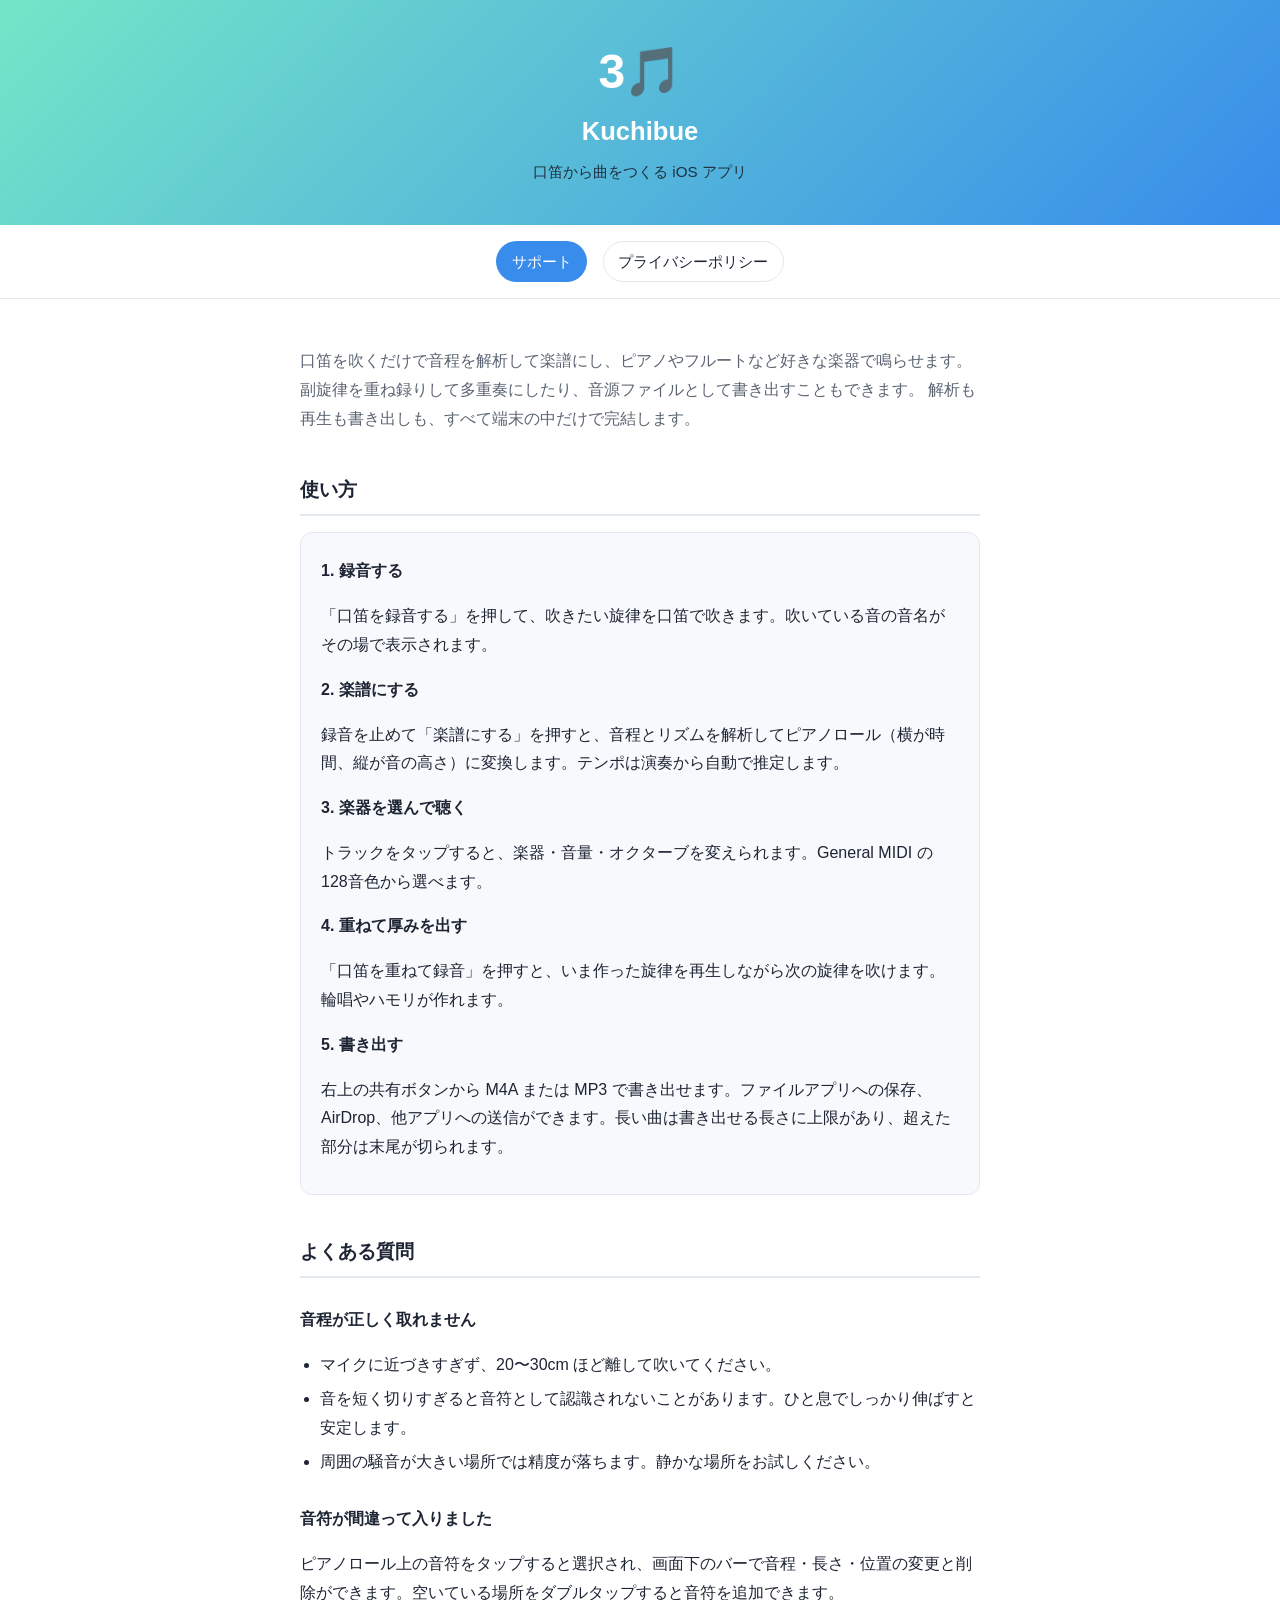
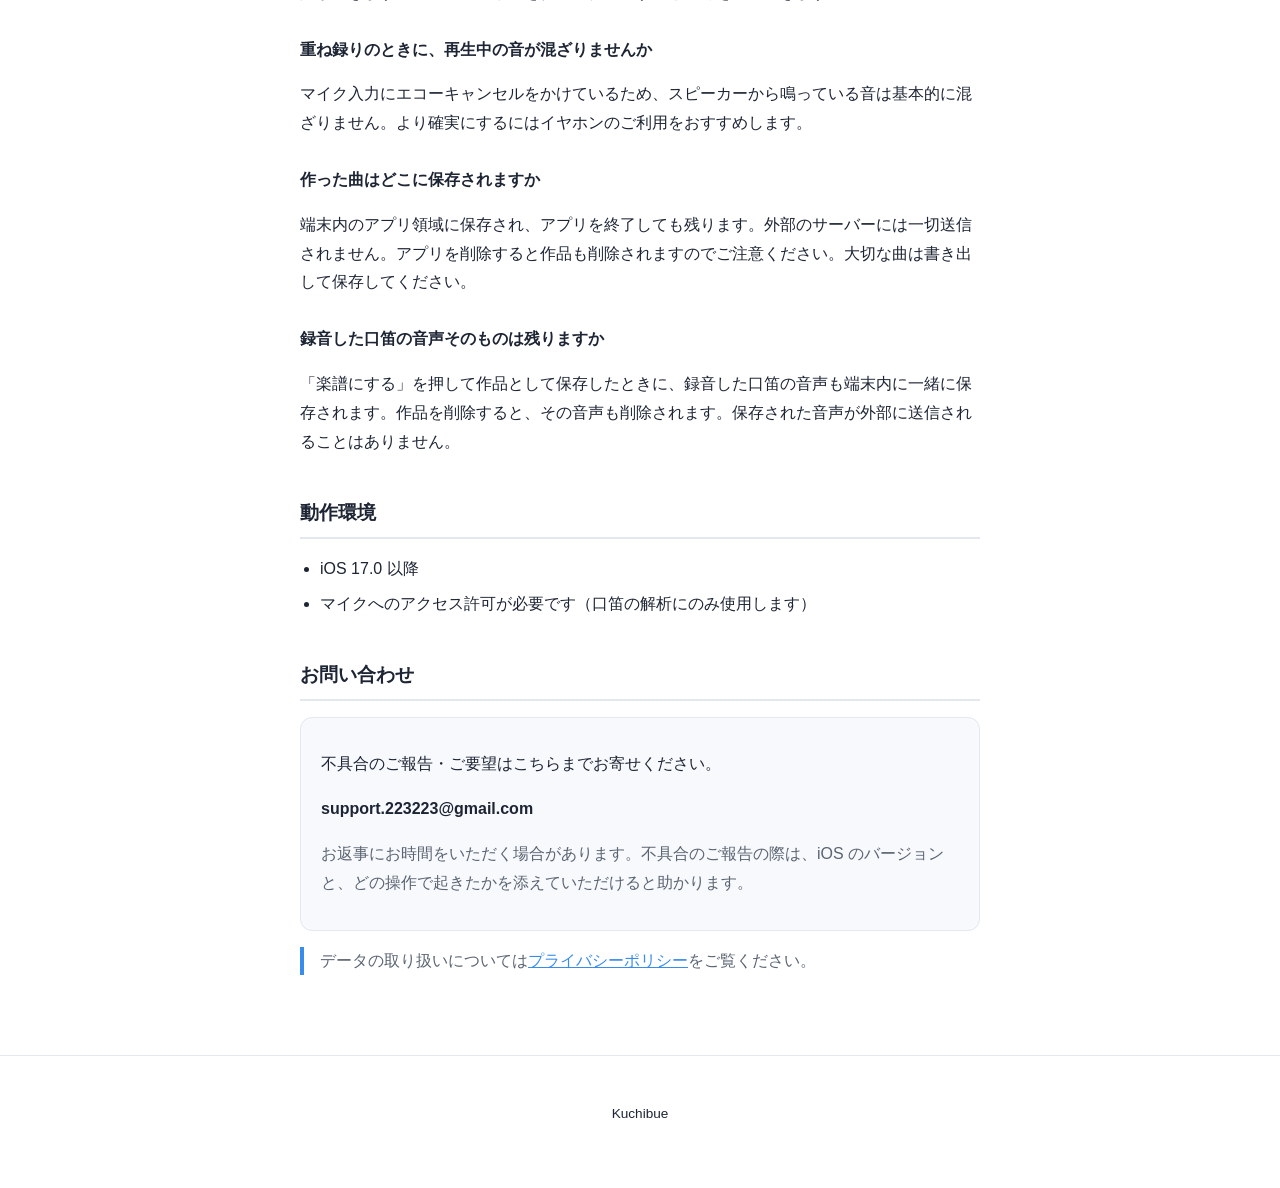
==== index.html @ 17d340cf "口笛の生音を保存する仕様変更を反映 アプリが録音した口笛の音声も端末内に保存するようになったため、 FAQ とプライバシーポリシーの記述を実態に合わせる。書き出しの長さ上限も追記。" ====
<!DOCTYPE html>
<html lang="ja">
<head>
<meta charset="utf-8">
<meta name="viewport" content="width=device-width, initial-scale=1">
<title>Kuchibue — サポート</title>
<meta name="description" content="口笛で作曲する iOS アプリ Kuchibue のサポートページ。使い方・よくある質問・お問い合わせ。">
<link rel="stylesheet" href="style.css">
</head>
<body>

<header>
  <div class="logo">3🎵</div>
  <h1>Kuchibue</h1>
  <p>口笛から曲をつくる iOS アプリ</p>
</header>

<nav>
  <a href="index.html" class="current">サポート</a>
  <a href="privacy.html">プライバシーポリシー</a>
</nav>

<main>

<p class="lead">
  口笛を吹くだけで音程を解析して楽譜にし、ピアノやフルートなど好きな楽器で鳴らせます。
  副旋律を重ね録りして多重奏にしたり、音源ファイルとして書き出すこともできます。
  解析も再生も書き出しも、すべて端末の中だけで完結します。
</p>

<h2>使い方</h2>

<div class="card">
  <h3>1. 録音する</h3>
  <p>「口笛を録音する」を押して、吹きたい旋律を口笛で吹きます。吹いている音の音名がその場で表示されます。</p>

  <h3>2. 楽譜にする</h3>
  <p>録音を止めて「楽譜にする」を押すと、音程とリズムを解析してピアノロール（横が時間、縦が音の高さ）に変換します。テンポは演奏から自動で推定します。</p>

  <h3>3. 楽器を選んで聴く</h3>
  <p>トラックをタップすると、楽器・音量・オクターブを変えられます。General MIDI の128音色から選べます。</p>

  <h3>4. 重ねて厚みを出す</h3>
  <p>「口笛を重ねて録音」を押すと、いま作った旋律を再生しながら次の旋律を吹けます。輪唱やハモリが作れます。</p>

  <h3>5. 書き出す</h3>
  <p>右上の共有ボタンから M4A または MP3 で書き出せます。ファイルアプリへの保存、AirDrop、他アプリへの送信ができます。長い曲は書き出せる長さに上限があり、超えた部分は末尾が切られます。</p>
</div>

<h2>よくある質問</h2>

<h3>音程が正しく取れません</h3>
<ul>
  <li>マイクに近づきすぎず、20〜30cm ほど離して吹いてください。</li>
  <li>音を短く切りすぎると音符として認識されないことがあります。ひと息でしっかり伸ばすと安定します。</li>
  <li>周囲の騒音が大きい場所では精度が落ちます。静かな場所をお試しください。</li>
</ul>

<h3>音符が間違って入りました</h3>
<p>ピアノロール上の音符をタップすると選択され、画面下のバーで音程・長さ・位置の変更と削除ができます。空いている場所をダブルタップすると音符を追加できます。</p>

<h3>重ね録りのときに、再生中の音が混ざりませんか</h3>
<p>マイク入力にエコーキャンセルをかけているため、スピーカーから鳴っている音は基本的に混ざりません。より確実にするにはイヤホンのご利用をおすすめします。</p>

<h3>作った曲はどこに保存されますか</h3>
<p>端末内のアプリ領域に保存され、アプリを終了しても残ります。外部のサーバーには一切送信されません。アプリを削除すると作品も削除されますのでご注意ください。大切な曲は書き出して保存してください。</p>

<h3>録音した口笛の音声そのものは残りますか</h3>
<p>「楽譜にする」を押して作品として保存したときに、録音した口笛の音声も端末内に一緒に保存されます。作品を削除すると、その音声も削除されます。保存された音声が外部に送信されることはありません。</p>

<h2>動作環境</h2>
<ul>
  <li>iOS 17.0 以降</li>
  <li>マイクへのアクセス許可が必要です（口笛の解析にのみ使用します）</li>
</ul>

<h2>お問い合わせ</h2>
<div class="card">
  <p>不具合のご報告・ご要望はこちらまでお寄せください。</p>
  <p><strong>support.223223@gmail.com</strong></p>
  <p class="lead">お返事にお時間をいただく場合があります。不具合のご報告の際は、iOS のバージョンと、どの操作で起きたかを添えていただけると助かります。</p>
</div>

<p class="note">
  データの取り扱いについては<a href="privacy.html">プライバシーポリシー</a>をご覧ください。
</p>

</main>

<footer>
  <p>Kuchibue</p>
</footer>

</body>
</html>
---- style.css ----
/* Kuchibue 公式サイト（サポート／プライバシーポリシー）
   外部リソースに依存しない。配色はアプリのアイコンに合わせる。 */

:root {
  --mint: #74e6c7;
  --blue: #388ceb;
  --ink: #1d2433;
  --muted: #5b6472;
  --line: #e3e8ef;
  --bg: #ffffff;
  --card: #f7f9fc;
}

@media (prefers-color-scheme: dark) {
  :root {
    --ink: #eef2f8;
    --muted: #a3adbb;
    --line: #2a3242;
    --bg: #151a23;
    --card: #1d2431;
  }
}

* { box-sizing: border-box; }

body {
  margin: 0;
  background: var(--bg);
  color: var(--ink);
  font-family: -apple-system, BlinkMacSystemFont, "Hiragino Sans", "Noto Sans JP", sans-serif;
  line-height: 1.8;
  -webkit-text-size-adjust: 100%;
}

header {
  background: linear-gradient(135deg, var(--mint), var(--blue));
  color: #fff;
  padding: 3rem 1.25rem 2.5rem;
  text-align: center;
}

header .logo {
  font-size: 3rem;
  font-weight: 700;
  letter-spacing: -0.04em;
  line-height: 1;
}

header h1 { margin: 0.75rem 0 0.25rem; font-size: 1.6rem; }
header p { margin: 0; opacity: 0.92; font-size: 0.95rem; }

main {
  max-width: 720px;
  margin: 0 auto;
  padding: 2rem 1.25rem 4rem;
}

h2 {
  font-size: 1.2rem;
  margin: 2.5rem 0 0.75rem;
  padding-bottom: 0.4rem;
  border-bottom: 2px solid var(--line);
}

h3 { font-size: 1rem; margin: 1.75rem 0 0.4rem; }

p, li { color: var(--ink); }
ul { padding-left: 1.25rem; }
li { margin: 0.35rem 0; }

.lead { color: var(--muted); }

.card {
  background: var(--card);
  border: 1px solid var(--line);
  border-radius: 12px;
  padding: 1rem 1.25rem;
  margin: 1rem 0;
}

.card h3 { margin-top: 0.5rem; }

.note {
  border-left: 4px solid var(--blue);
  padding-left: 1rem;
  color: var(--muted);
}

a { color: var(--blue); }

nav {
  display: flex;
  gap: 1rem;
  justify-content: center;
  flex-wrap: wrap;
  padding: 1rem;
  border-bottom: 1px solid var(--line);
}

nav a {
  text-decoration: none;
  font-size: 0.95rem;
  padding: 0.35rem 0.9rem;
  border-radius: 999px;
  border: 1px solid var(--line);
  color: var(--ink);
}

nav a.current { background: var(--blue); color: #fff; border-color: transparent; }

footer {
  border-top: 1px solid var(--line);
  padding: 2rem 1.25rem 3rem;
  text-align: center;
  color: var(--muted);
  font-size: 0.85rem;
}

table { border-collapse: collapse; width: 100%; margin: 1rem 0; font-size: 0.95rem; }
th, td { border: 1px solid var(--line); padding: 0.6rem 0.75rem; text-align: left; vertical-align: top; }
th { background: var(--card); white-space: nowrap; }

@media (max-width: 480px) {
  header { padding: 2.25rem 1rem 2rem; }
  header .logo { font-size: 2.4rem; }
  table, th, td { font-size: 0.9rem; }
}
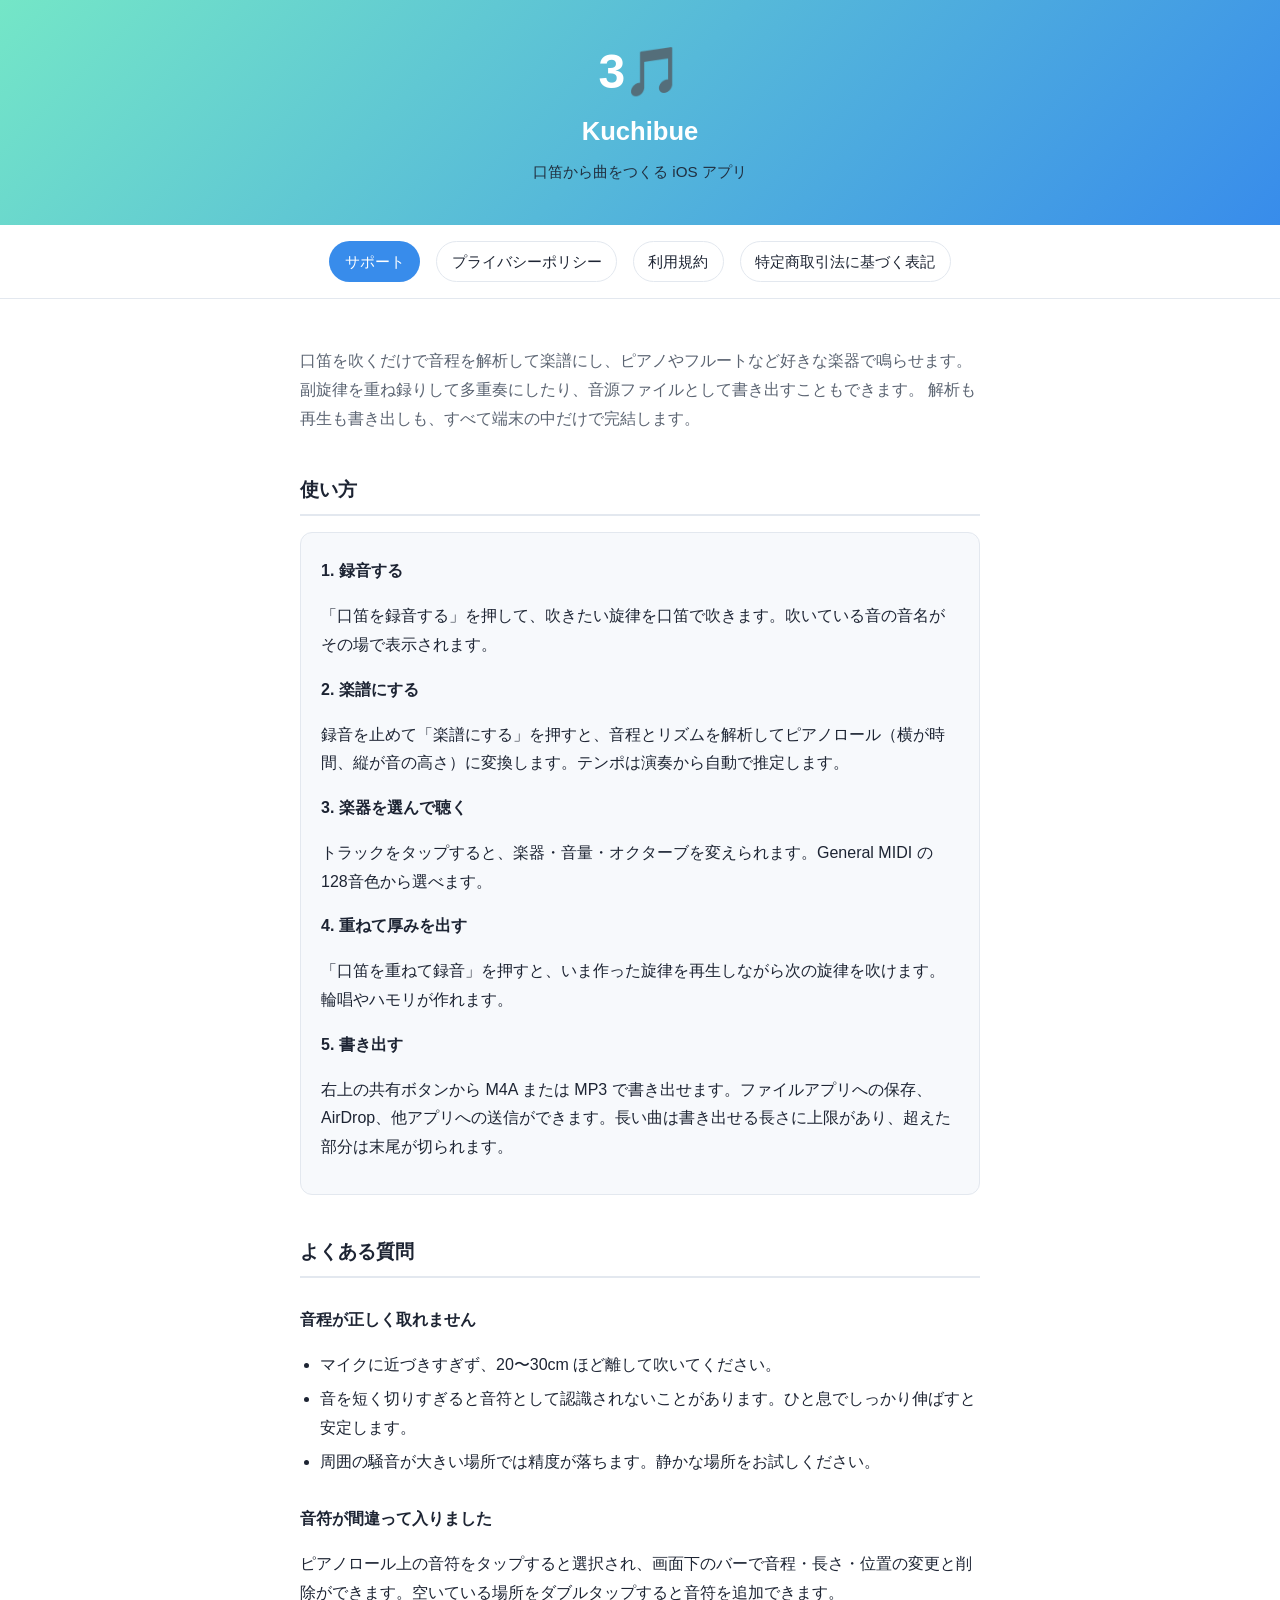
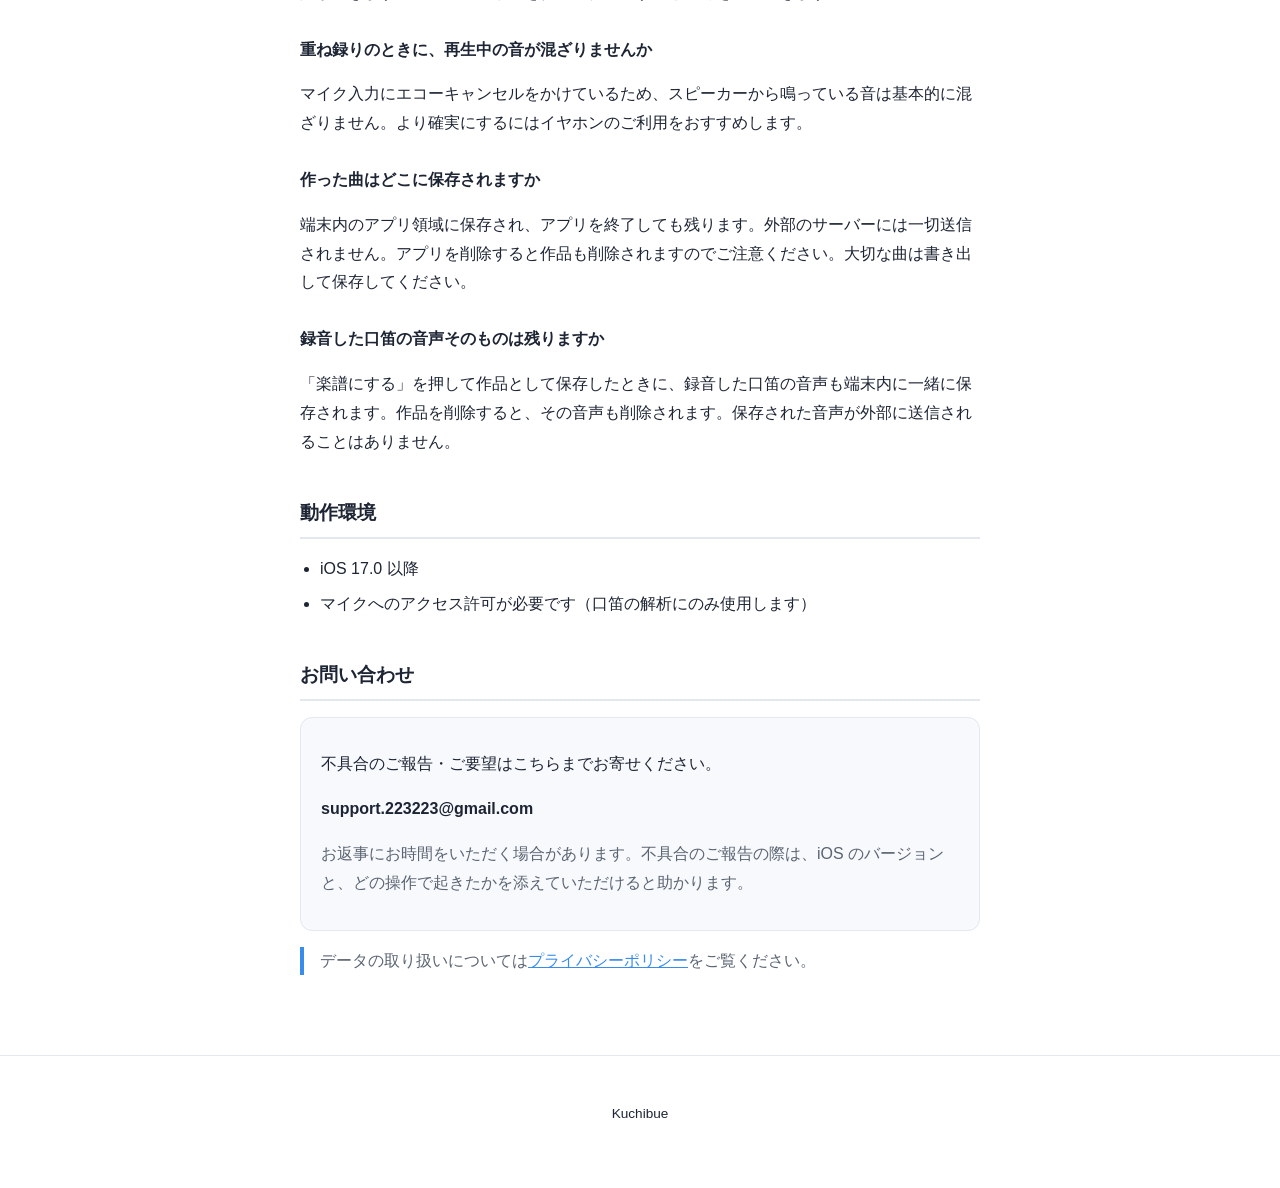
==== commit 9791ff41: "特定商取引法に基づく表記と利用規約を追加した App内課金(Kuchibue Pro)を出すにあたり、日本では iTunes K.K. が代理人で 売主が開発者本人になるため、特商法11条の広告表示義" ====
--- a/index.html
+++ b/index.html
@@ -18,6 +18,8 @@
 <nav>
   <a href="index.html" class="current">サポート</a>
   <a href="privacy.html">プライバシーポリシー</a>
+  <a href="terms.html">利用規約</a>
+  <a href="tokushoho.html">特定商取引法に基づく表記</a>
 </nav>
 
 <main>
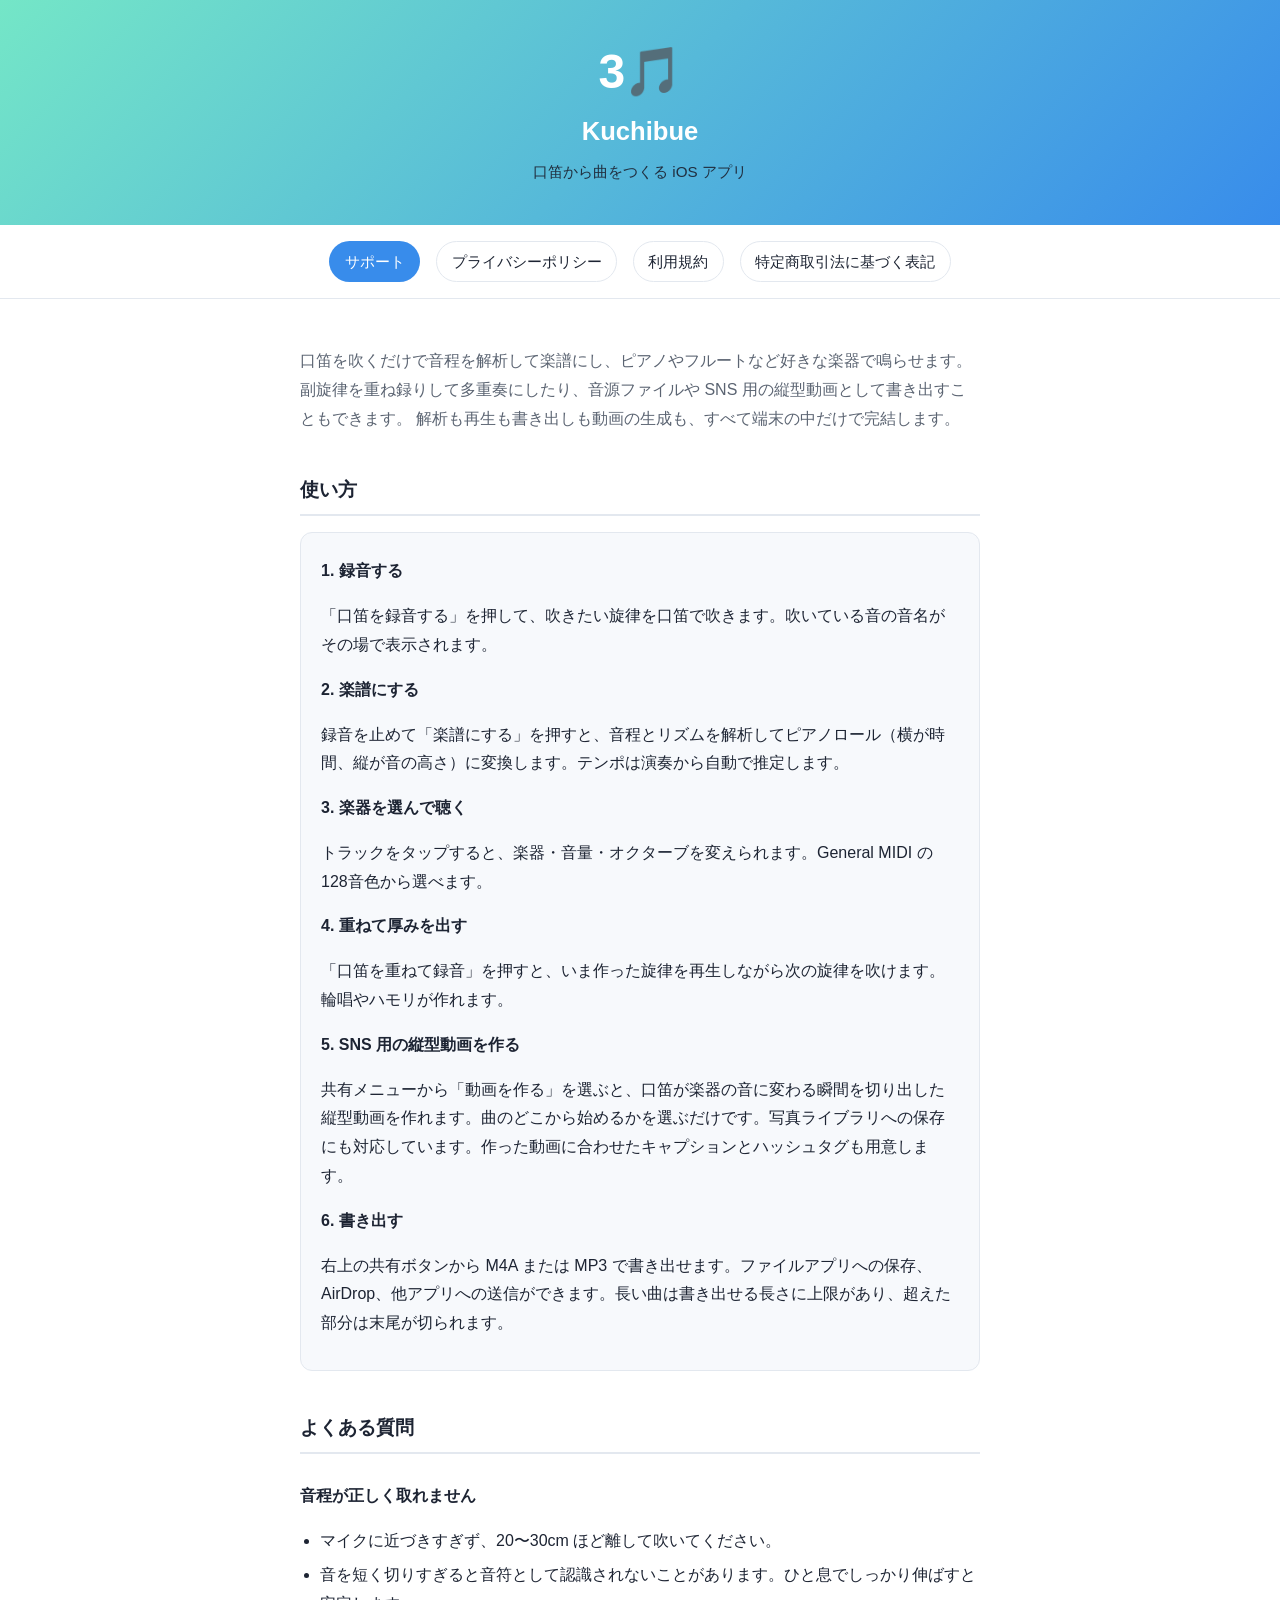
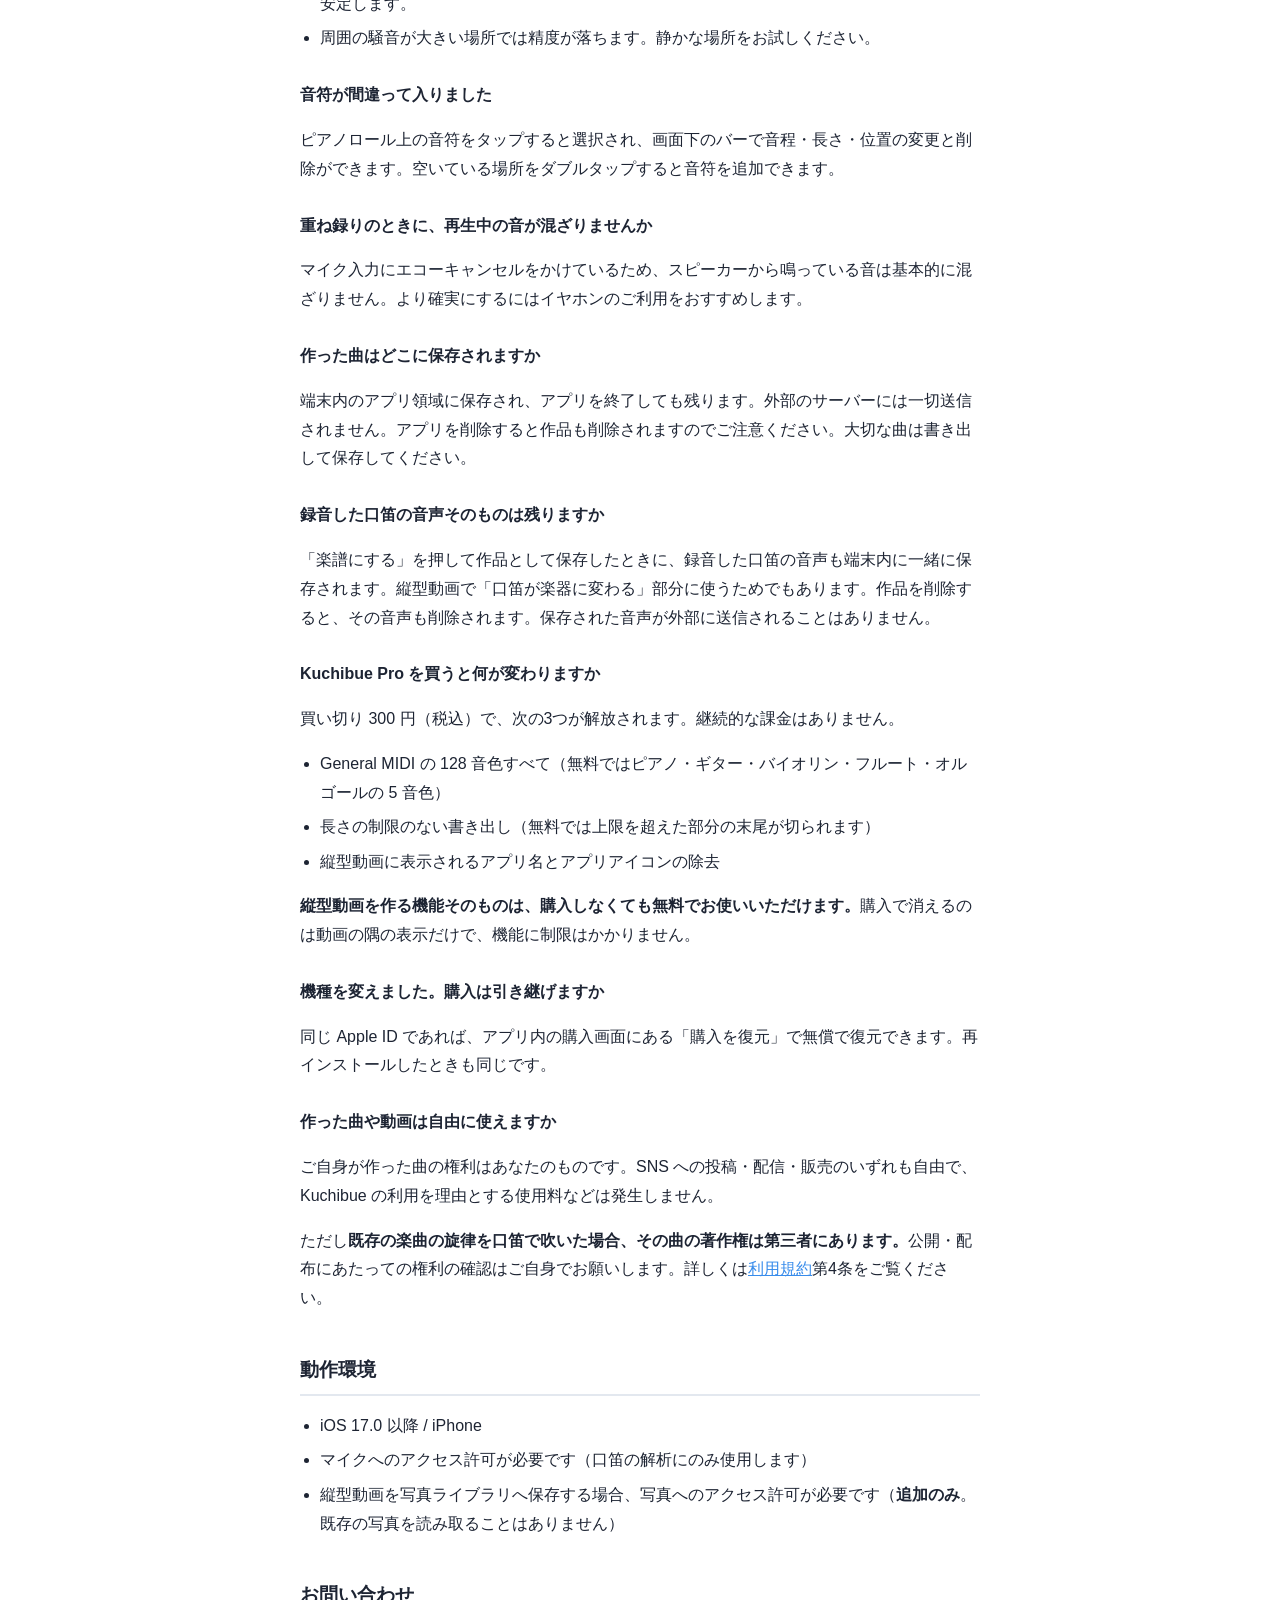
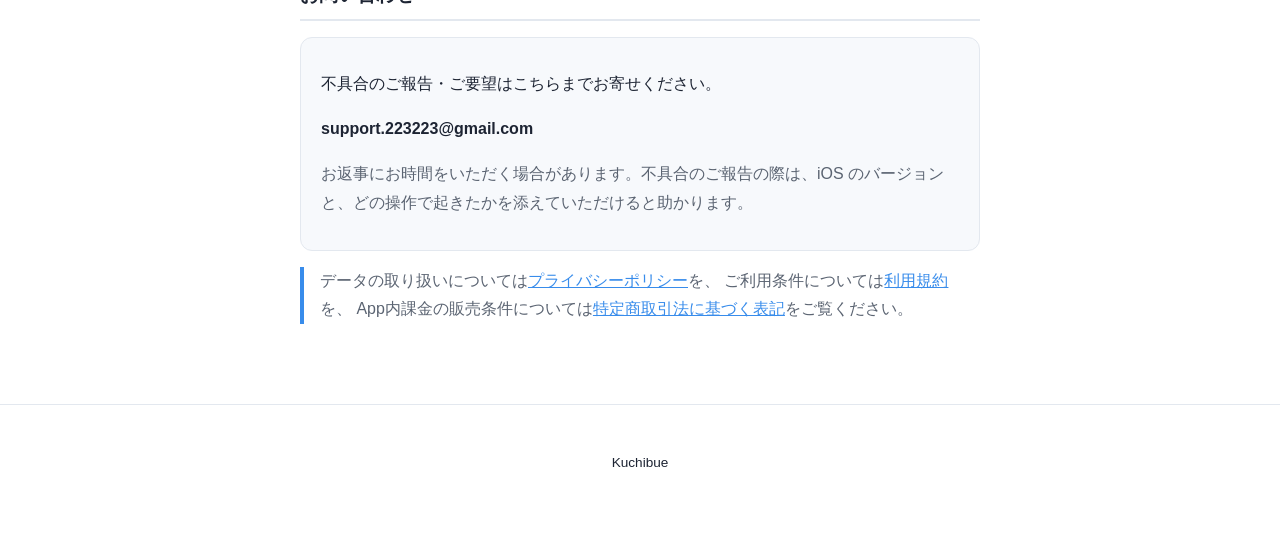
==== commit c35f13fa: "R16/R17/R19 の実装に合わせてサポートとポリシーを直した 「本アプリはネットワーク通信を行いません」が StoreKit と食い違っていたので、 録音音声・曲・動画を送信しないことと、通信が" ====
--- a/index.html
+++ b/index.html
@@ -26,8 +26,8 @@
 
 <p class="lead">
   口笛を吹くだけで音程を解析して楽譜にし、ピアノやフルートなど好きな楽器で鳴らせます。
-  副旋律を重ね録りして多重奏にしたり、音源ファイルとして書き出すこともできます。
-  解析も再生も書き出しも、すべて端末の中だけで完結します。
+  副旋律を重ね録りして多重奏にしたり、音源ファイルや SNS 用の縦型動画として書き出すこともできます。
+  解析も再生も書き出しも動画の生成も、すべて端末の中だけで完結します。
 </p>
 
 <h2>使い方</h2>
@@ -45,7 +45,10 @@
   <h3>4. 重ねて厚みを出す</h3>
   <p>「口笛を重ねて録音」を押すと、いま作った旋律を再生しながら次の旋律を吹けます。輪唱やハモリが作れます。</p>
 
-  <h3>5. 書き出す</h3>
+  <h3>5. SNS 用の縦型動画を作る</h3>
+  <p>共有メニューから「動画を作る」を選ぶと、口笛が楽器の音に変わる瞬間を切り出した縦型動画を作れます。曲のどこから始めるかを選ぶだけです。写真ライブラリへの保存にも対応しています。作った動画に合わせたキャプションとハッシュタグも用意します。</p>
+
+  <h3>6. 書き出す</h3>
   <p>右上の共有ボタンから M4A または MP3 で書き出せます。ファイルアプリへの保存、AirDrop、他アプリへの送信ができます。長い曲は書き出せる長さに上限があり、超えた部分は末尾が切られます。</p>
 </div>
 
@@ -68,12 +71,29 @@
 <p>端末内のアプリ領域に保存され、アプリを終了しても残ります。外部のサーバーには一切送信されません。アプリを削除すると作品も削除されますのでご注意ください。大切な曲は書き出して保存してください。</p>
 
 <h3>録音した口笛の音声そのものは残りますか</h3>
-<p>「楽譜にする」を押して作品として保存したときに、録音した口笛の音声も端末内に一緒に保存されます。作品を削除すると、その音声も削除されます。保存された音声が外部に送信されることはありません。</p>
+<p>「楽譜にする」を押して作品として保存したときに、録音した口笛の音声も端末内に一緒に保存されます。縦型動画で「口笛が楽器に変わる」部分に使うためでもあります。作品を削除すると、その音声も削除されます。保存された音声が外部に送信されることはありません。</p>
+
+<h3>Kuchibue Pro を買うと何が変わりますか</h3>
+<p>買い切り 300 円（税込）で、次の3つが解放されます。継続的な課金はありません。</p>
+<ul>
+  <li>General MIDI の 128 音色すべて（無料ではピアノ・ギター・バイオリン・フルート・オルゴールの 5 音色）</li>
+  <li>長さの制限のない書き出し（無料では上限を超えた部分の末尾が切られます）</li>
+  <li>縦型動画に表示されるアプリ名とアプリアイコンの除去</li>
+</ul>
+<p><strong>縦型動画を作る機能そのものは、購入しなくても無料でお使いいただけます。</strong>購入で消えるのは動画の隅の表示だけで、機能に制限はかかりません。</p>
+
+<h3>機種を変えました。購入は引き継げますか</h3>
+<p>同じ Apple ID であれば、アプリ内の購入画面にある「購入を復元」で無償で復元できます。再インストールしたときも同じです。</p>
+
+<h3>作った曲や動画は自由に使えますか</h3>
+<p>ご自身が作った曲の権利はあなたのものです。SNS への投稿・配信・販売のいずれも自由で、Kuchibue の利用を理由とする使用料などは発生しません。</p>
+<p>ただし<strong>既存の楽曲の旋律を口笛で吹いた場合、その曲の著作権は第三者にあります。</strong>公開・配布にあたっての権利の確認はご自身でお願いします。詳しくは<a href="terms.html">利用規約</a>第4条をご覧ください。</p>
 
 <h2>動作環境</h2>
 <ul>
-  <li>iOS 17.0 以降</li>
+  <li>iOS 17.0 以降 / iPhone</li>
   <li>マイクへのアクセス許可が必要です（口笛の解析にのみ使用します）</li>
+  <li>縦型動画を写真ライブラリへ保存する場合、写真へのアクセス許可が必要です（<strong>追加のみ</strong>。既存の写真を読み取ることはありません）</li>
 </ul>
 
 <h2>お問い合わせ</h2>
@@ -84,7 +104,9 @@
 </div>
 
 <p class="note">
-  データの取り扱いについては<a href="privacy.html">プライバシーポリシー</a>をご覧ください。
+  データの取り扱いについては<a href="privacy.html">プライバシーポリシー</a>を、
+  ご利用条件については<a href="terms.html">利用規約</a>を、
+  App内課金の販売条件については<a href="tokushoho.html">特定商取引法に基づく表記</a>をご覧ください。
 </p>
 
 </main>
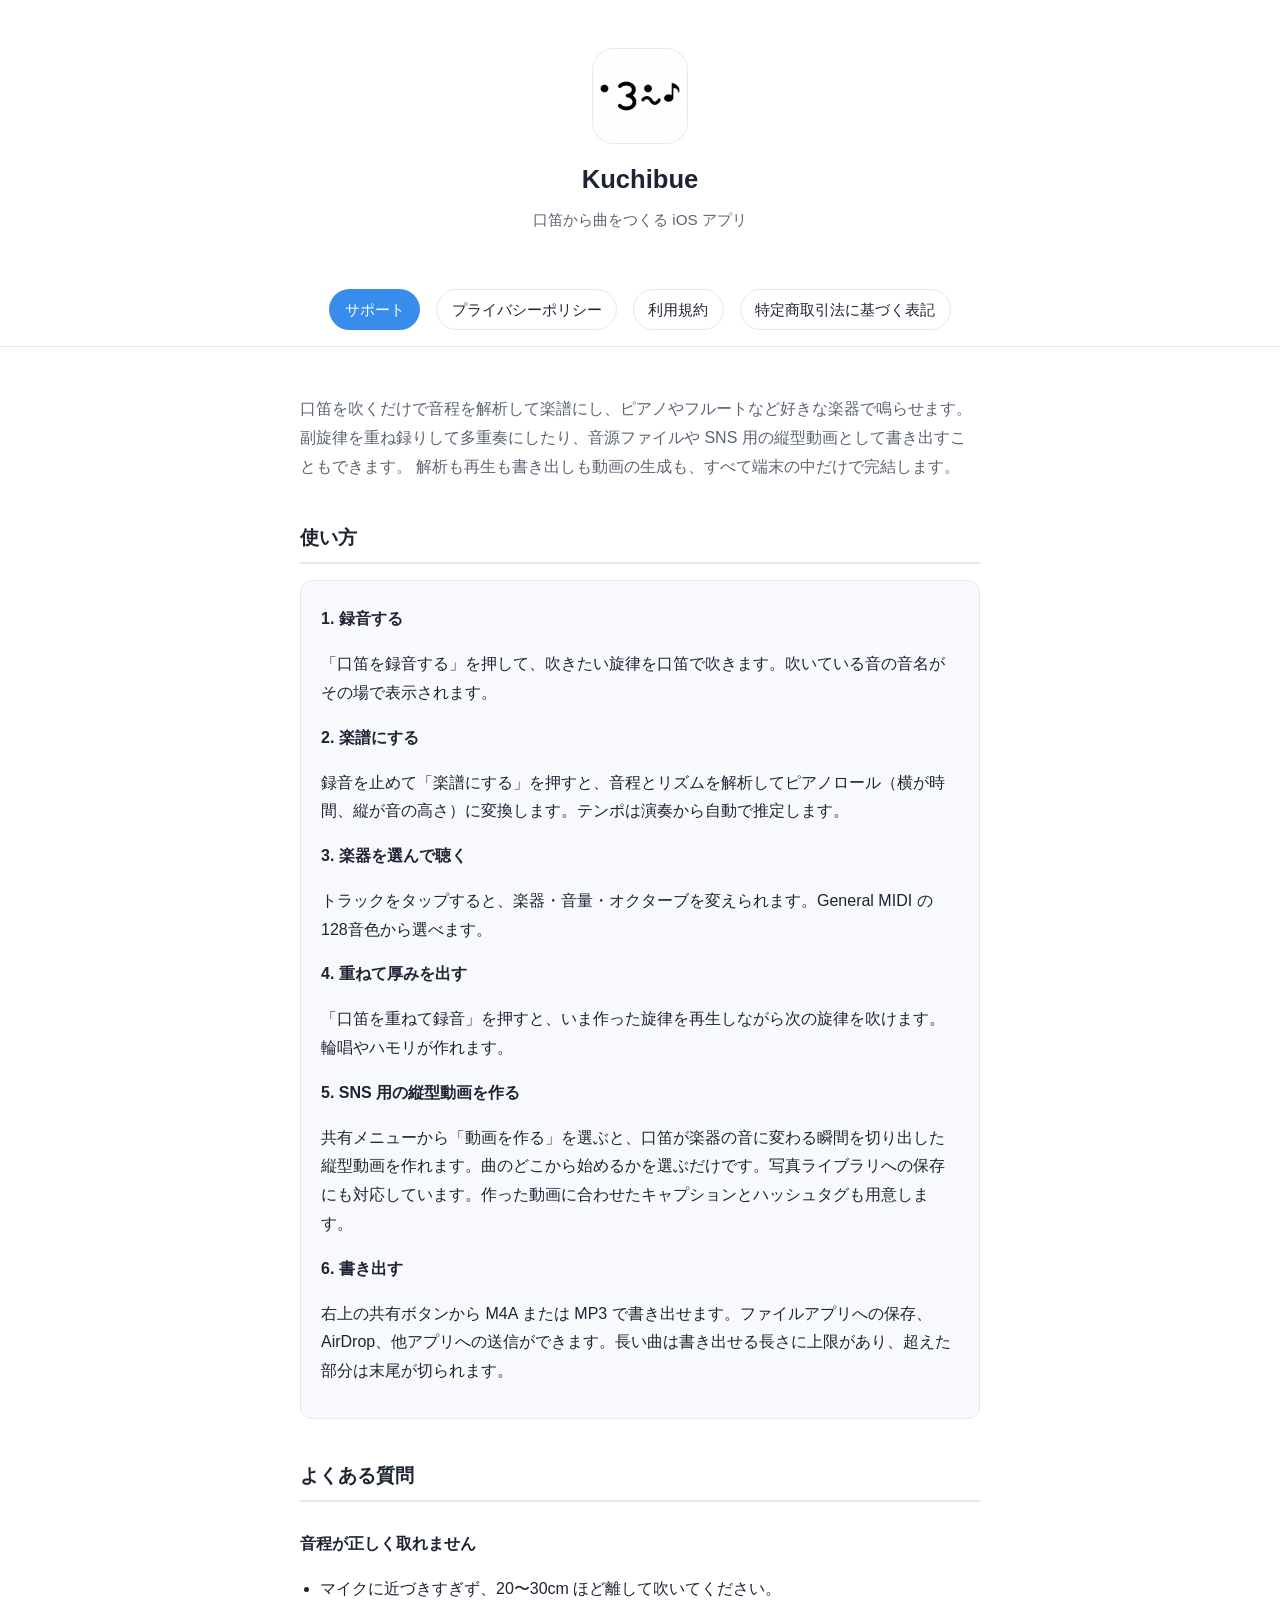
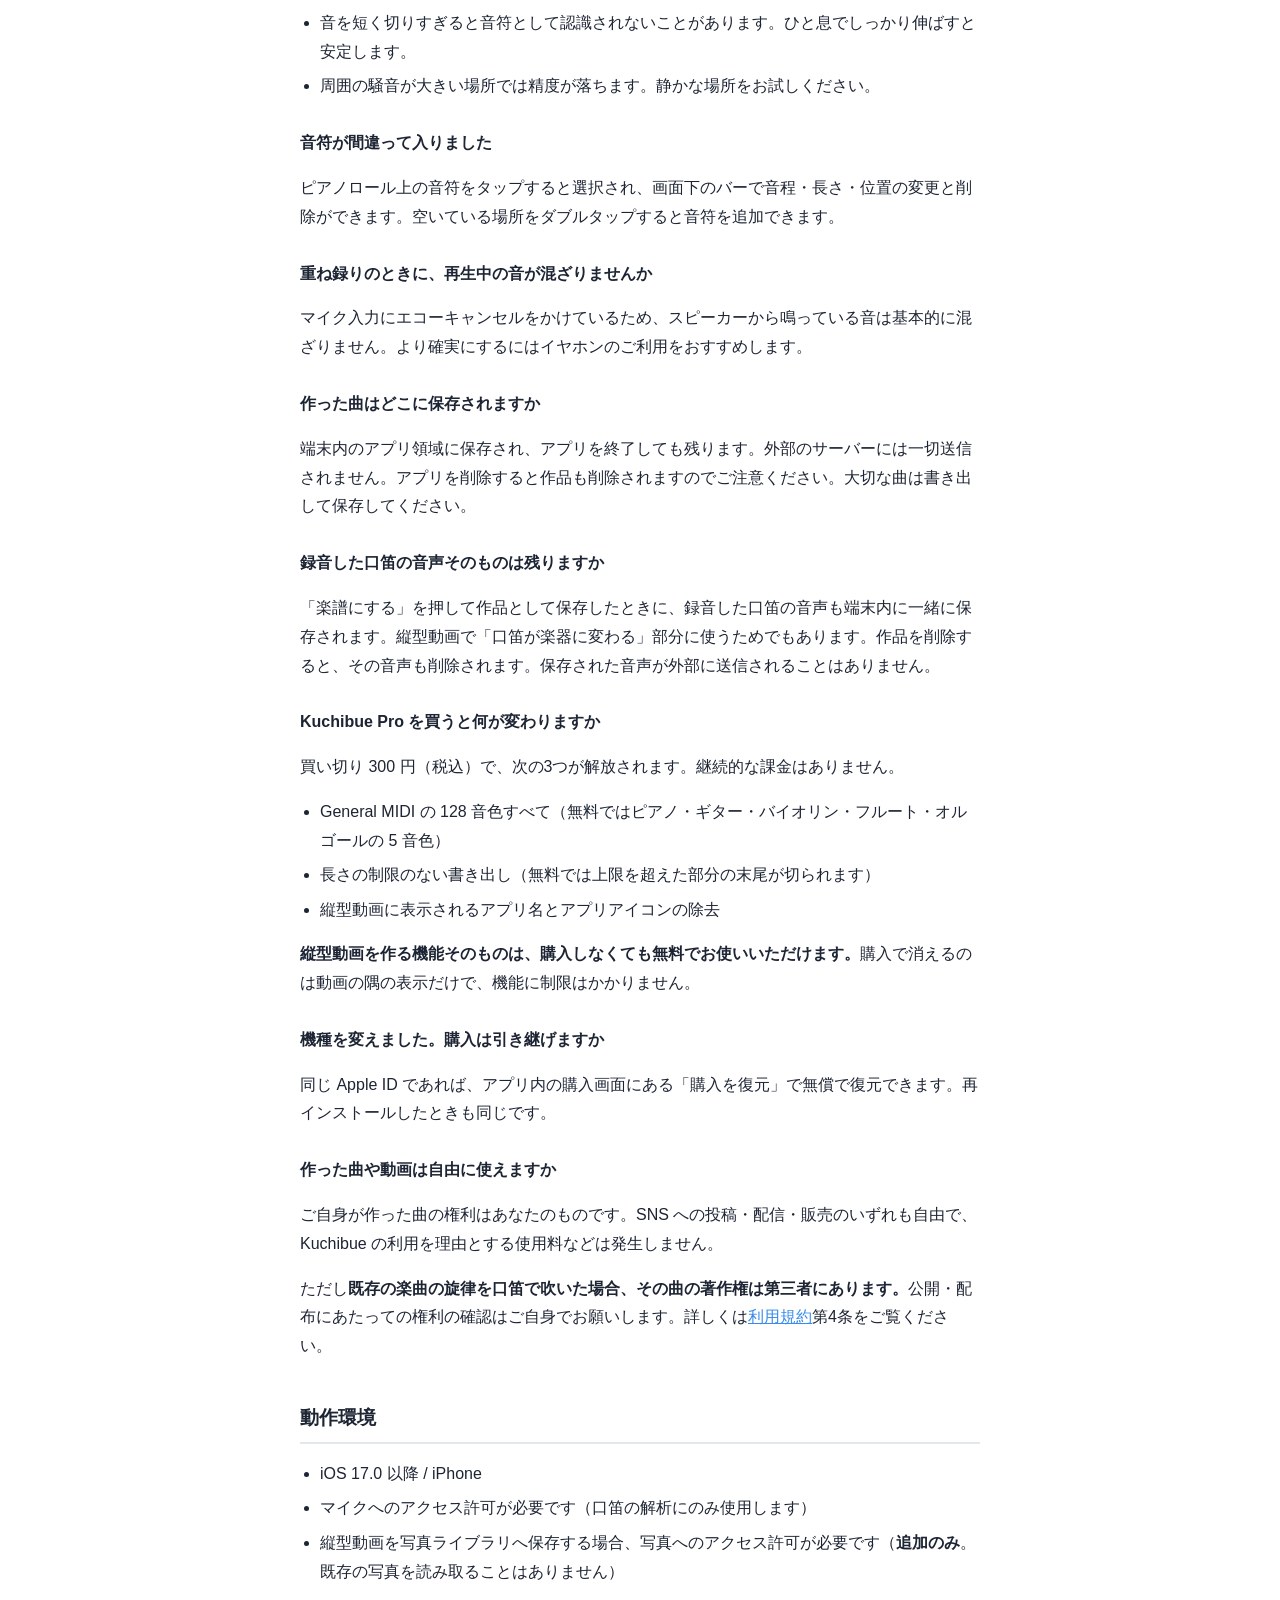
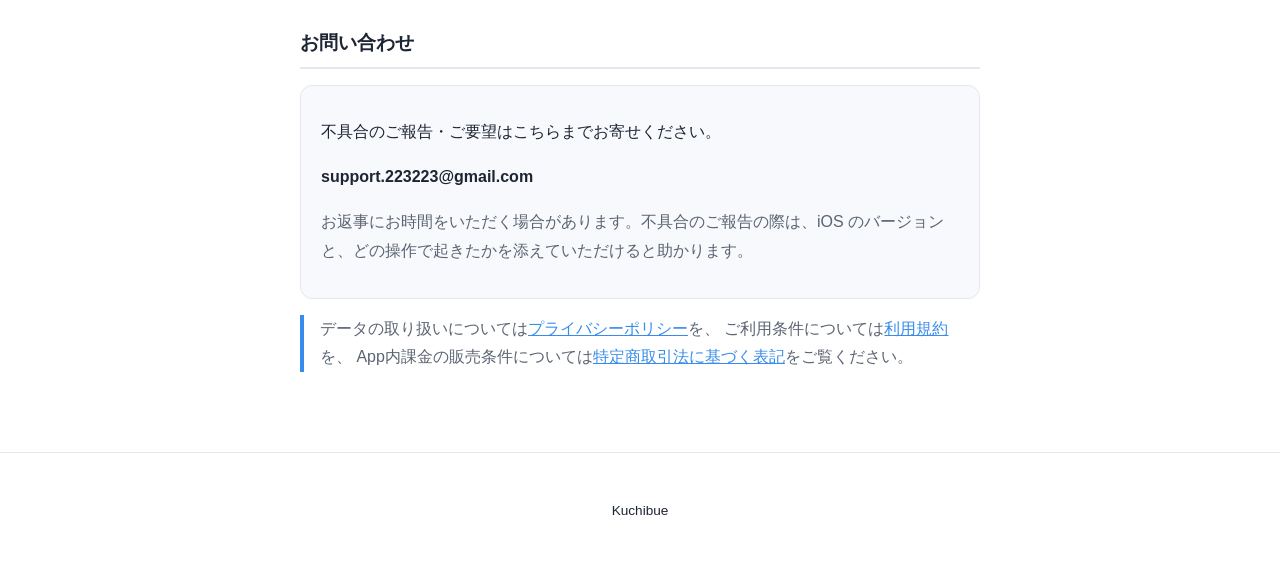
==== commit f1821a4e: "ヘッダーのロゴを正式版のアプリアイコンに差し替え、背景を白にした" ====
--- a/index.html
+++ b/index.html
@@ -10,7 +10,7 @@
 <body>
 
 <header>
-  <div class="logo">3🎵</div>
+  <img class="logo" src="icon.png" width="96" height="96" alt="Kuchibue のアイコン">
   <h1>Kuchibue</h1>
   <p>口笛から曲をつくる iOS アプリ</p>
 </header>
--- a/style.css
+++ b/style.css
@@ -33,21 +33,26 @@
 }
 
 header {
-  background: linear-gradient(135deg, var(--mint), var(--blue));
-  color: #fff;
+  background: var(--bg);
+  color: var(--ink);
   padding: 3rem 1.25rem 2.5rem;
   text-align: center;
 }
 
+/* アプリアイコンをそのまま出す。アイコンは白地に黒なので、タイル側の白は
+   ダークモードでも固定にする（var(--bg) にすると顔が読めなくなる）。 */
 header .logo {
-  font-size: 3rem;
-  font-weight: 700;
-  letter-spacing: -0.04em;
-  line-height: 1;
+  display: block;
+  width: 96px;
+  height: 96px;
+  margin: 0 auto;
+  background: #fff;
+  border: 1px solid var(--line);
+  border-radius: 22px;
 }
 
 header h1 { margin: 0.75rem 0 0.25rem; font-size: 1.6rem; }
-header p { margin: 0; opacity: 0.92; font-size: 0.95rem; }
+header p { margin: 0; color: var(--muted); font-size: 0.95rem; }
 
 main {
   max-width: 720px;
@@ -122,6 +127,6 @@
 
 @media (max-width: 480px) {
   header { padding: 2.25rem 1rem 2rem; }
-  header .logo { font-size: 2.4rem; }
+  header .logo { width: 80px; height: 80px; border-radius: 18px; }
   table, th, td { font-size: 0.9rem; }
 }
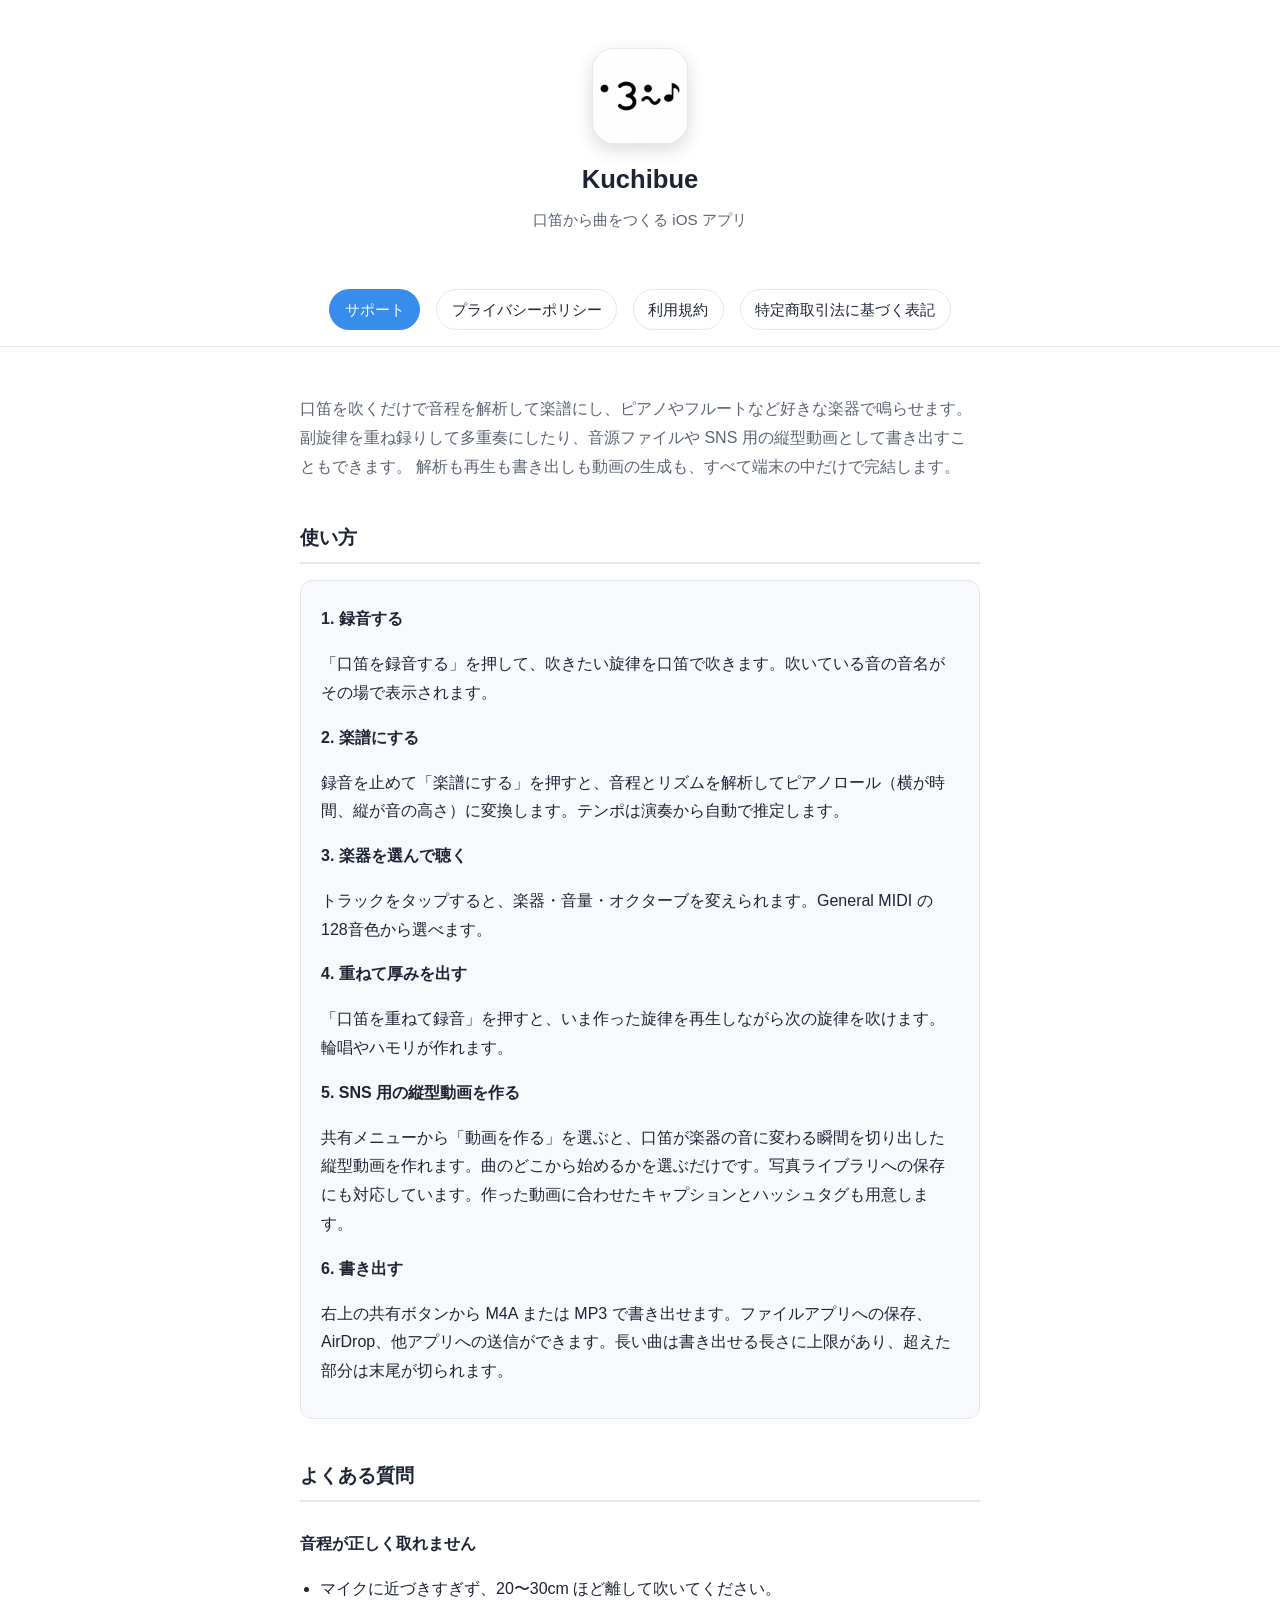
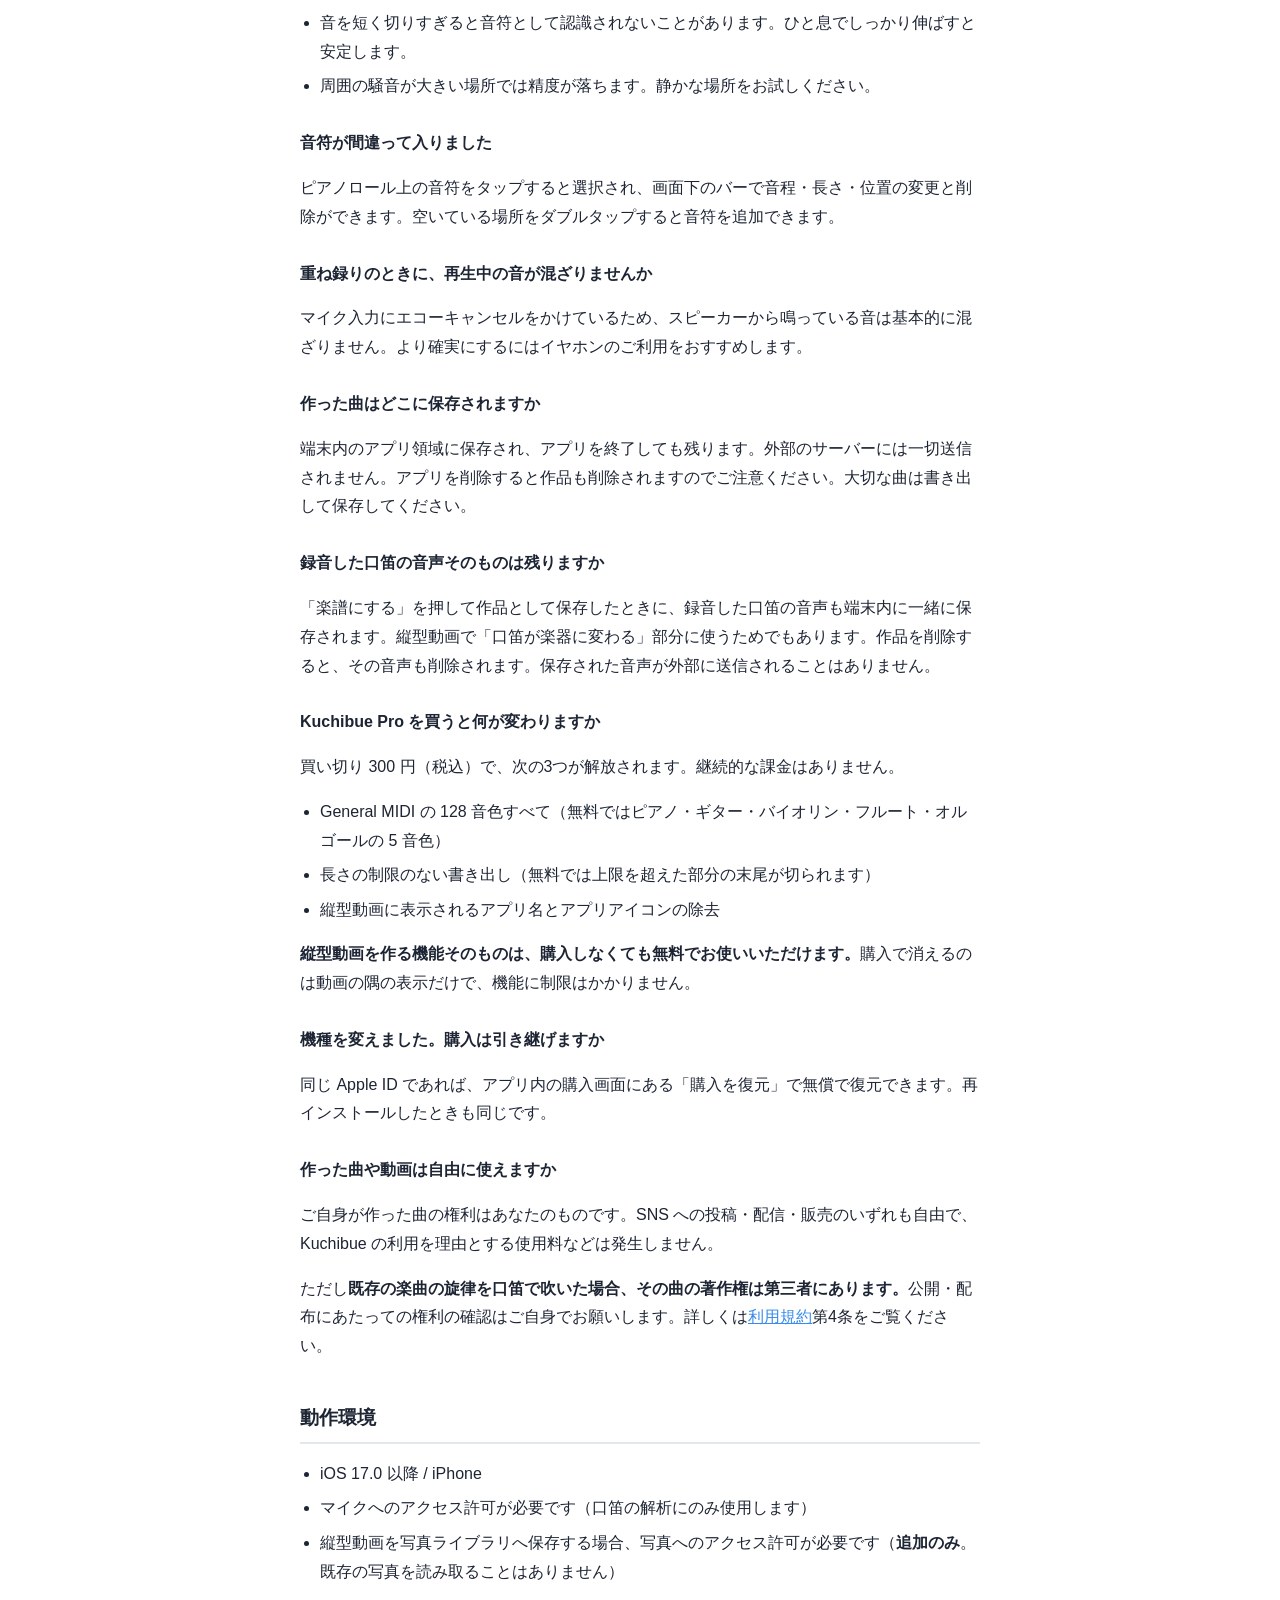
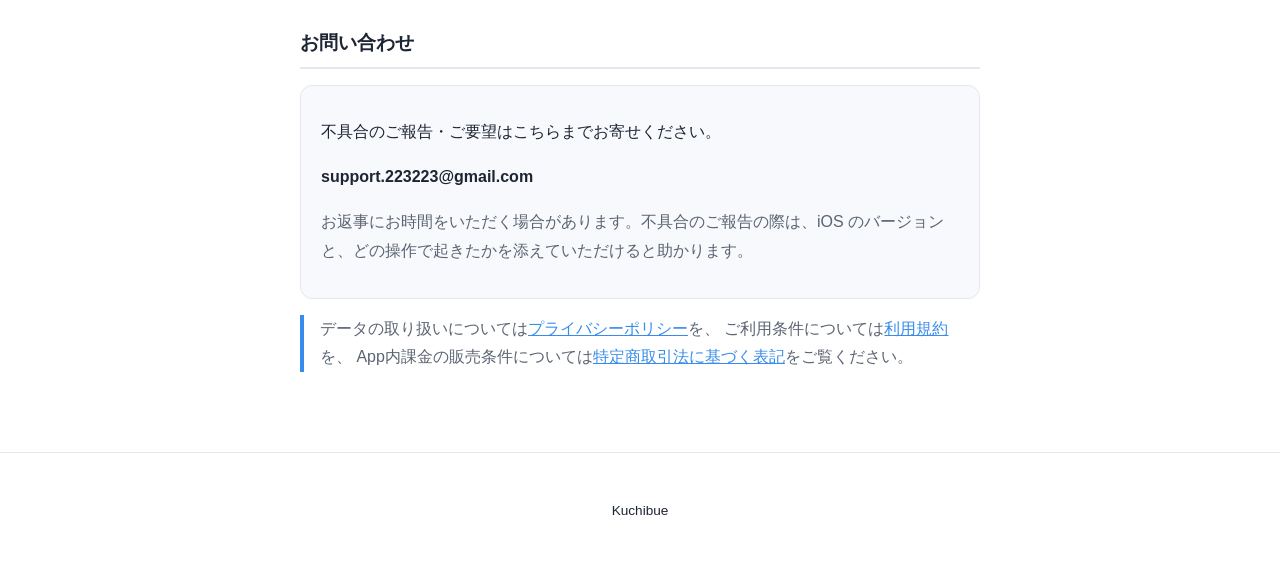
==== commit 21239731: "アイコンに影を付け、CSS のキャッシュ対策にバージョン付きパスを使うようにした" ====
--- a/index.html
+++ b/index.html
@@ -5,7 +5,7 @@
 <meta name="viewport" content="width=device-width, initial-scale=1">
 <title>Kuchibue — サポート</title>
 <meta name="description" content="口笛で作曲する iOS アプリ Kuchibue のサポートページ。使い方・よくある質問・お問い合わせ。">
-<link rel="stylesheet" href="style.css">
+<link rel="stylesheet" href="style.css?v=2">
 </head>
 <body>
 
--- a/style.css
+++ b/style.css
@@ -48,7 +48,10 @@
   margin: 0 auto;
   background: #fff;
   border: 1px solid var(--line);
+  /* iOS のホーム画面と同じ角丸比率（辺の約 22.5%）。影が無いと白背景の
+     ライトモードで白タイルが背景に溶けて「アイコン感」が消える。 */
   border-radius: 22px;
+  box-shadow: 0 6px 18px rgba(29, 36, 51, 0.16);
 }
 
 header h1 { margin: 0.75rem 0 0.25rem; font-size: 1.6rem; }
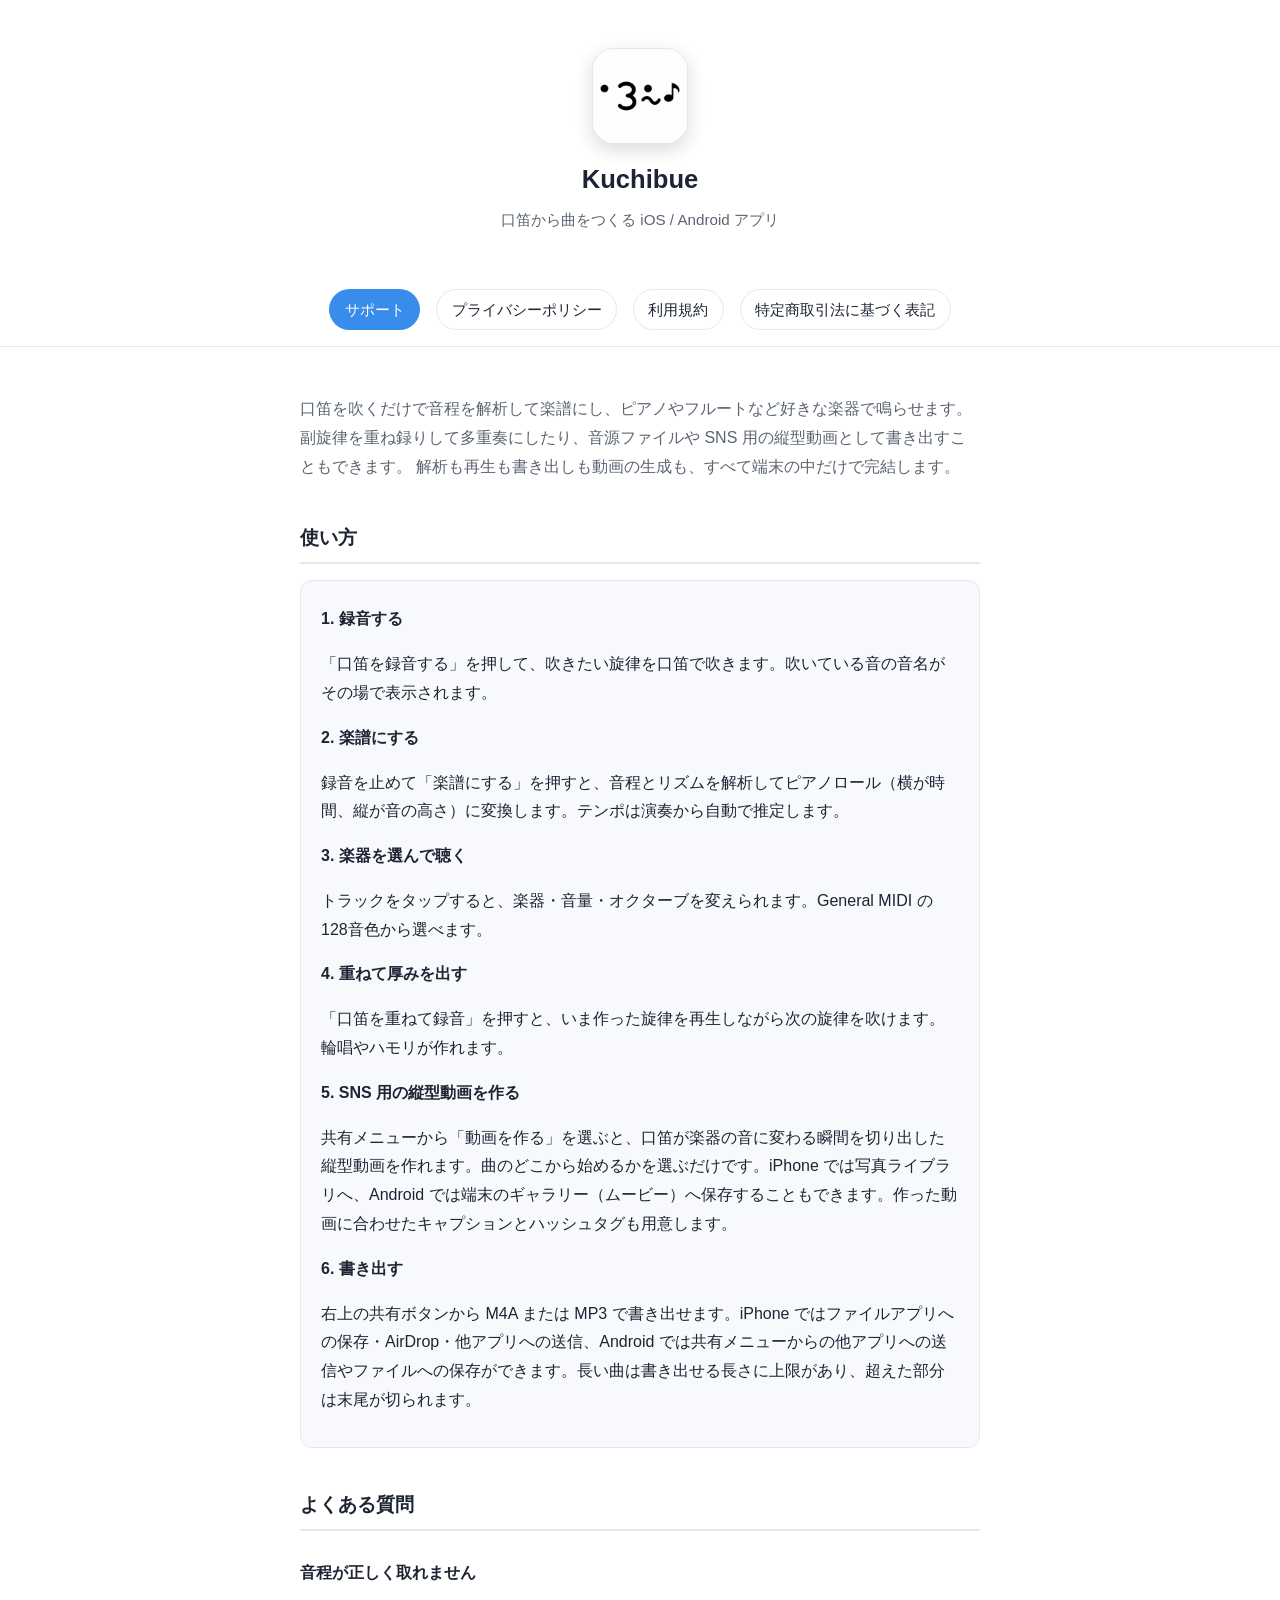
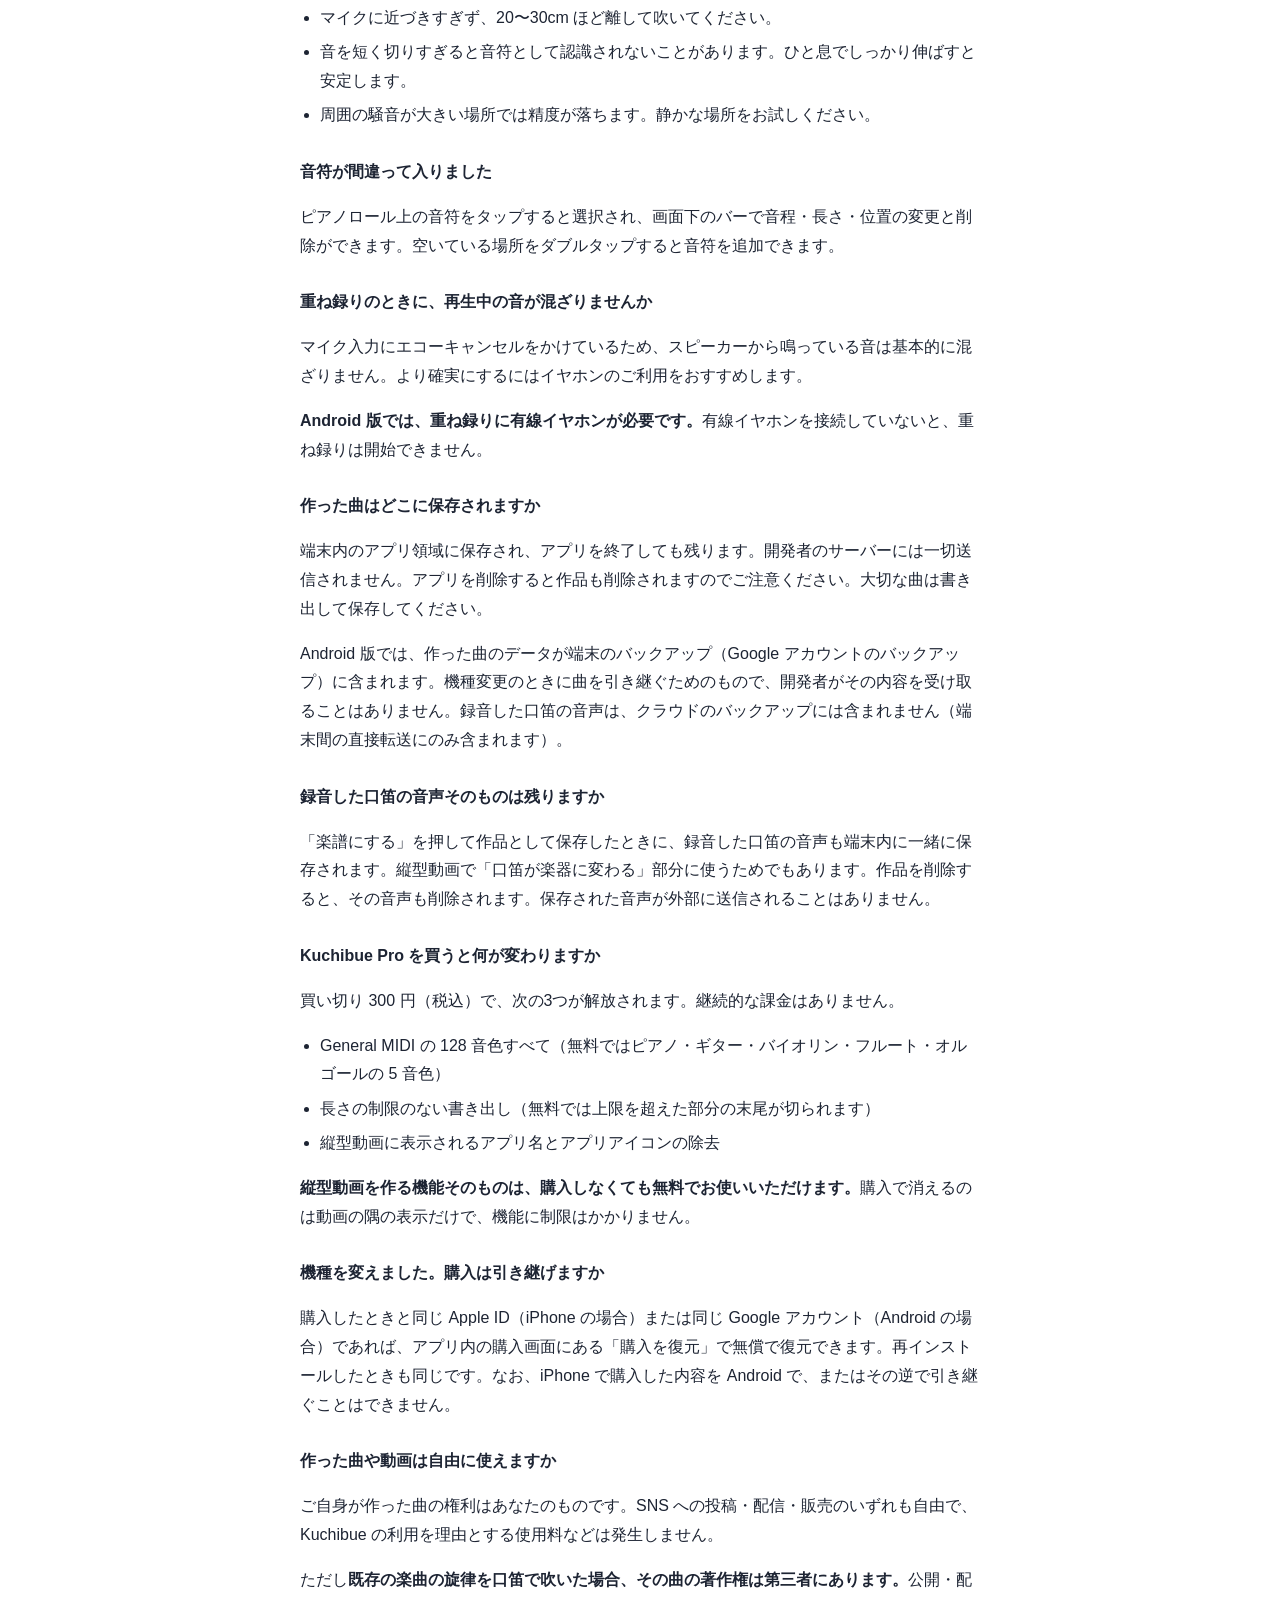
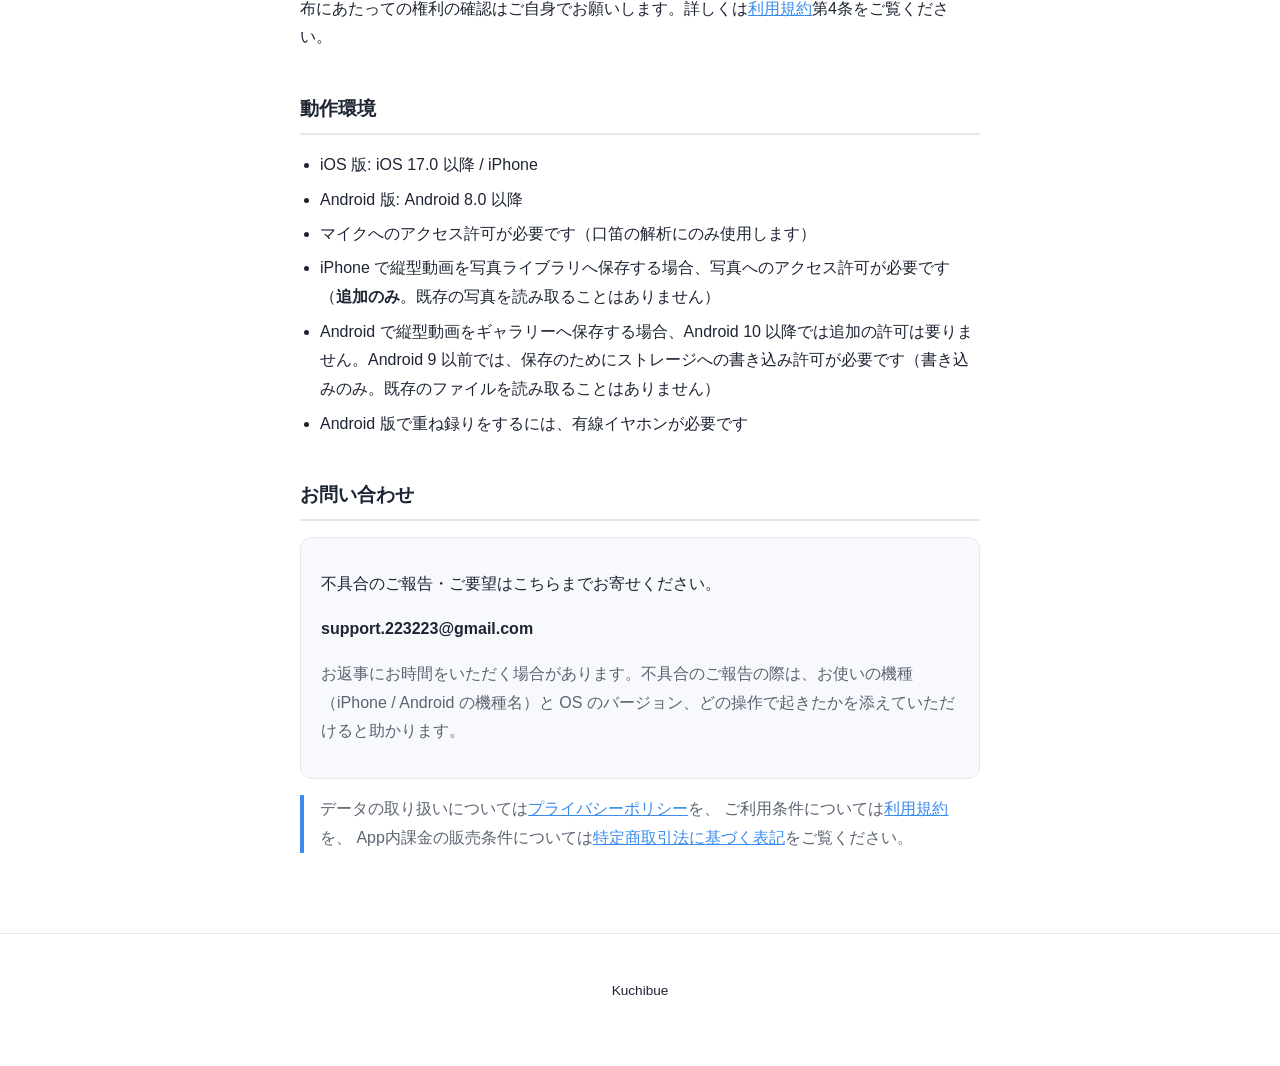
==== commit e86d560e: "サイトの記載を Android 版にも対応した内容にした 動作環境・バックアップ・課金（Google Play）・返金・購入の復元・ 動画の保存先・有線イヤホンの要件を iOS / Android 併" ====
--- a/index.html
+++ b/index.html
@@ -4,7 +4,7 @@
 <meta charset="utf-8">
 <meta name="viewport" content="width=device-width, initial-scale=1">
 <title>Kuchibue — サポート</title>
-<meta name="description" content="口笛で作曲する iOS アプリ Kuchibue のサポートページ。使い方・よくある質問・お問い合わせ。">
+<meta name="description" content="口笛で作曲する iOS / Android アプリ Kuchibue のサポートページ。使い方・よくある質問・お問い合わせ。">
 <link rel="stylesheet" href="style.css?v=2">
 </head>
 <body>
@@ -12,7 +12,7 @@
 <header>
   <img class="logo" src="icon.png" width="96" height="96" alt="Kuchibue のアイコン">
   <h1>Kuchibue</h1>
-  <p>口笛から曲をつくる iOS アプリ</p>
+  <p>口笛から曲をつくる iOS / Android アプリ</p>
 </header>
 
 <nav>
@@ -46,10 +46,10 @@
   <p>「口笛を重ねて録音」を押すと、いま作った旋律を再生しながら次の旋律を吹けます。輪唱やハモリが作れます。</p>
 
   <h3>5. SNS 用の縦型動画を作る</h3>
-  <p>共有メニューから「動画を作る」を選ぶと、口笛が楽器の音に変わる瞬間を切り出した縦型動画を作れます。曲のどこから始めるかを選ぶだけです。写真ライブラリへの保存にも対応しています。作った動画に合わせたキャプションとハッシュタグも用意します。</p>
+  <p>共有メニューから「動画を作る」を選ぶと、口笛が楽器の音に変わる瞬間を切り出した縦型動画を作れます。曲のどこから始めるかを選ぶだけです。iPhone では写真ライブラリへ、Android では端末のギャラリー（ムービー）へ保存することもできます。作った動画に合わせたキャプションとハッシュタグも用意します。</p>
 
   <h3>6. 書き出す</h3>
-  <p>右上の共有ボタンから M4A または MP3 で書き出せます。ファイルアプリへの保存、AirDrop、他アプリへの送信ができます。長い曲は書き出せる長さに上限があり、超えた部分は末尾が切られます。</p>
+  <p>右上の共有ボタンから M4A または MP3 で書き出せます。iPhone ではファイルアプリへの保存・AirDrop・他アプリへの送信、Android では共有メニューからの他アプリへの送信やファイルへの保存ができます。長い曲は書き出せる長さに上限があり、超えた部分は末尾が切られます。</p>
 </div>
 
 <h2>よくある質問</h2>
@@ -66,9 +66,11 @@
 
 <h3>重ね録りのときに、再生中の音が混ざりませんか</h3>
 <p>マイク入力にエコーキャンセルをかけているため、スピーカーから鳴っている音は基本的に混ざりません。より確実にするにはイヤホンのご利用をおすすめします。</p>
+<p><strong>Android 版では、重ね録りに有線イヤホンが必要です。</strong>有線イヤホンを接続していないと、重ね録りは開始できません。</p>
 
 <h3>作った曲はどこに保存されますか</h3>
-<p>端末内のアプリ領域に保存され、アプリを終了しても残ります。外部のサーバーには一切送信されません。アプリを削除すると作品も削除されますのでご注意ください。大切な曲は書き出して保存してください。</p>
+<p>端末内のアプリ領域に保存され、アプリを終了しても残ります。開発者のサーバーには一切送信されません。アプリを削除すると作品も削除されますのでご注意ください。大切な曲は書き出して保存してください。</p>
+<p>Android 版では、作った曲のデータが端末のバックアップ（Google アカウントのバックアップ）に含まれます。機種変更のときに曲を引き継ぐためのもので、開発者がその内容を受け取ることはありません。録音した口笛の音声は、クラウドのバックアップには含まれません（端末間の直接転送にのみ含まれます）。</p>
 
 <h3>録音した口笛の音声そのものは残りますか</h3>
 <p>「楽譜にする」を押して作品として保存したときに、録音した口笛の音声も端末内に一緒に保存されます。縦型動画で「口笛が楽器に変わる」部分に使うためでもあります。作品を削除すると、その音声も削除されます。保存された音声が外部に送信されることはありません。</p>
@@ -83,7 +85,7 @@
 <p><strong>縦型動画を作る機能そのものは、購入しなくても無料でお使いいただけます。</strong>購入で消えるのは動画の隅の表示だけで、機能に制限はかかりません。</p>
 
 <h3>機種を変えました。購入は引き継げますか</h3>
-<p>同じ Apple ID であれば、アプリ内の購入画面にある「購入を復元」で無償で復元できます。再インストールしたときも同じです。</p>
+<p>購入したときと同じ Apple ID（iPhone の場合）または同じ Google アカウント（Android の場合）であれば、アプリ内の購入画面にある「購入を復元」で無償で復元できます。再インストールしたときも同じです。なお、iPhone で購入した内容を Android で、またはその逆で引き継ぐことはできません。</p>
 
 <h3>作った曲や動画は自由に使えますか</h3>
 <p>ご自身が作った曲の権利はあなたのものです。SNS への投稿・配信・販売のいずれも自由で、Kuchibue の利用を理由とする使用料などは発生しません。</p>
@@ -91,16 +93,19 @@
 
 <h2>動作環境</h2>
 <ul>
-  <li>iOS 17.0 以降 / iPhone</li>
+  <li>iOS 版: iOS 17.0 以降 / iPhone</li>
+  <li>Android 版: Android 8.0 以降</li>
   <li>マイクへのアクセス許可が必要です（口笛の解析にのみ使用します）</li>
-  <li>縦型動画を写真ライブラリへ保存する場合、写真へのアクセス許可が必要です（<strong>追加のみ</strong>。既存の写真を読み取ることはありません）</li>
+  <li>iPhone で縦型動画を写真ライブラリへ保存する場合、写真へのアクセス許可が必要です（<strong>追加のみ</strong>。既存の写真を読み取ることはありません）</li>
+  <li>Android で縦型動画をギャラリーへ保存する場合、Android 10 以降では追加の許可は要りません。Android 9 以前では、保存のためにストレージへの書き込み許可が必要です（書き込みのみ。既存のファイルを読み取ることはありません）</li>
+  <li>Android 版で重ね録りをするには、有線イヤホンが必要です</li>
 </ul>
 
 <h2>お問い合わせ</h2>
 <div class="card">
   <p>不具合のご報告・ご要望はこちらまでお寄せください。</p>
   <p><strong>support.223223@gmail.com</strong></p>
-  <p class="lead">お返事にお時間をいただく場合があります。不具合のご報告の際は、iOS のバージョンと、どの操作で起きたかを添えていただけると助かります。</p>
+  <p class="lead">お返事にお時間をいただく場合があります。不具合のご報告の際は、お使いの機種（iPhone / Android の機種名）と OS のバージョン、どの操作で起きたかを添えていただけると助かります。</p>
 </div>
 
 <p class="note">
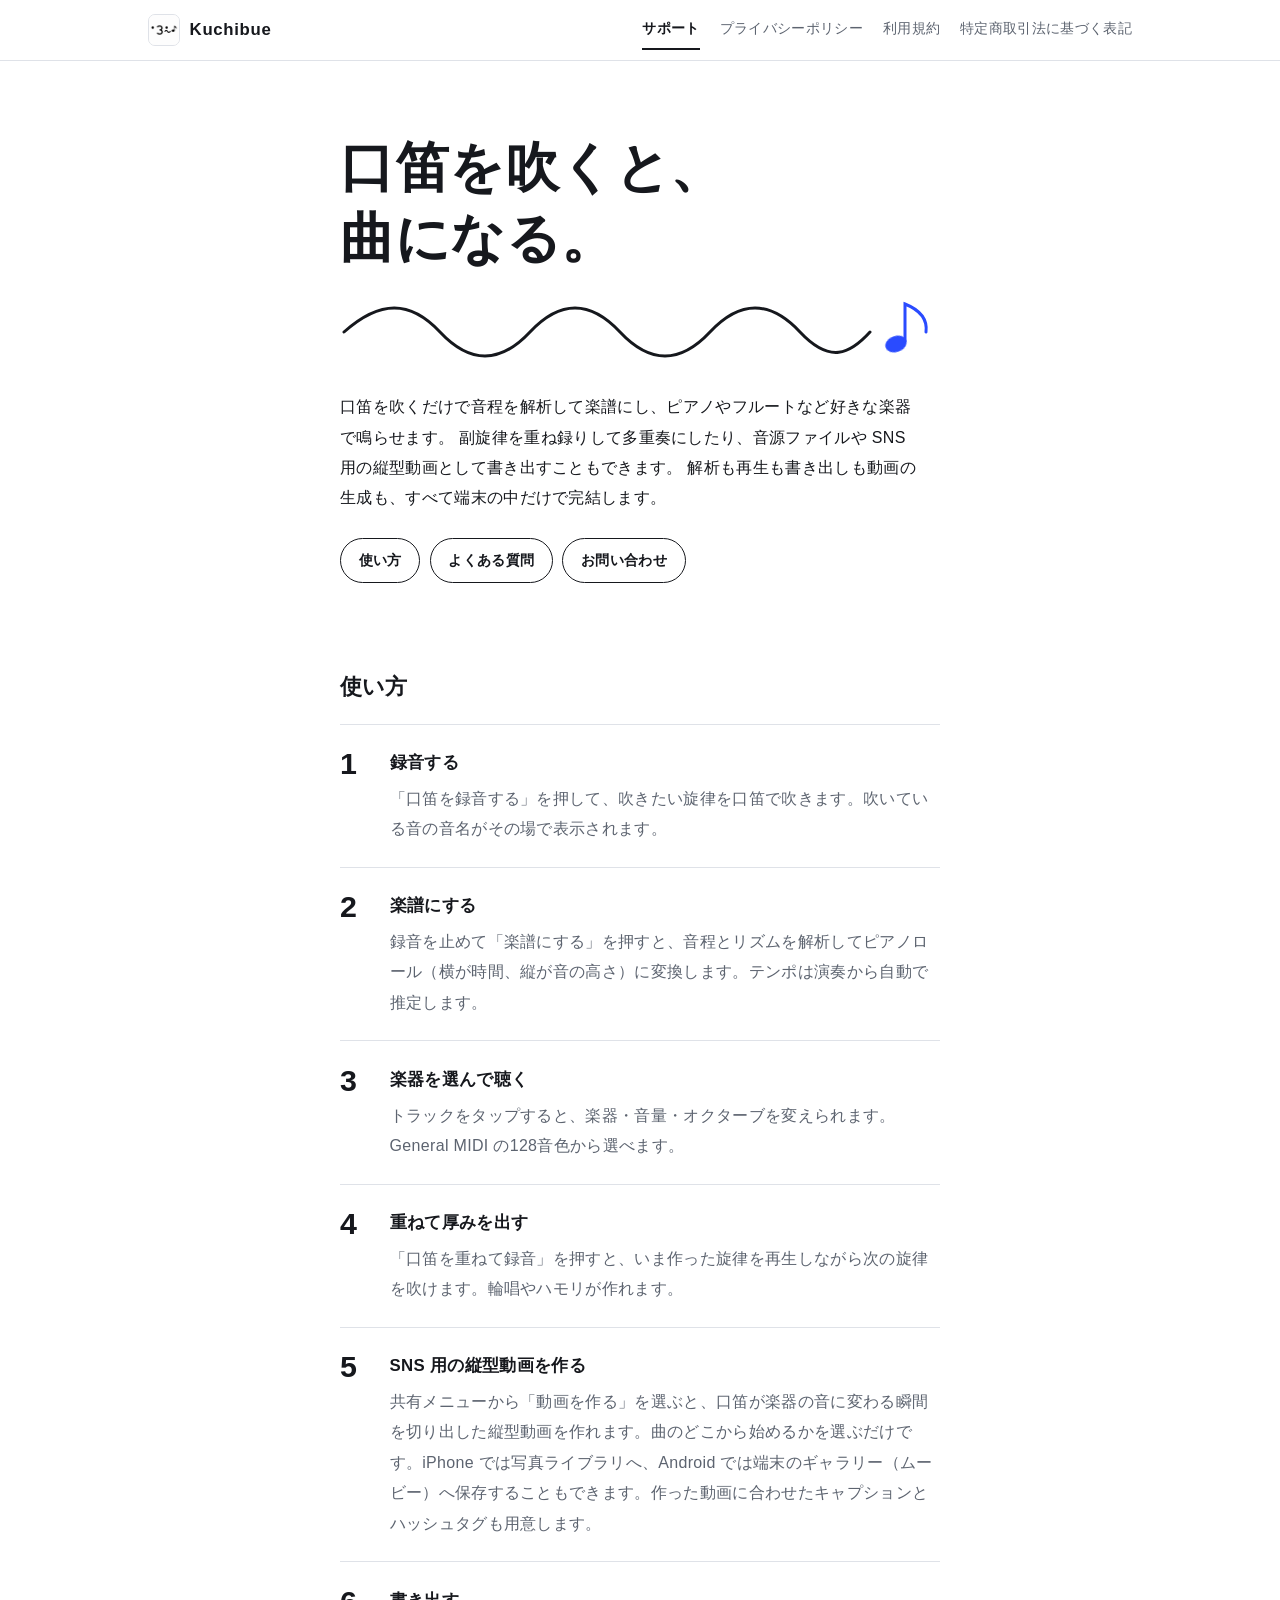
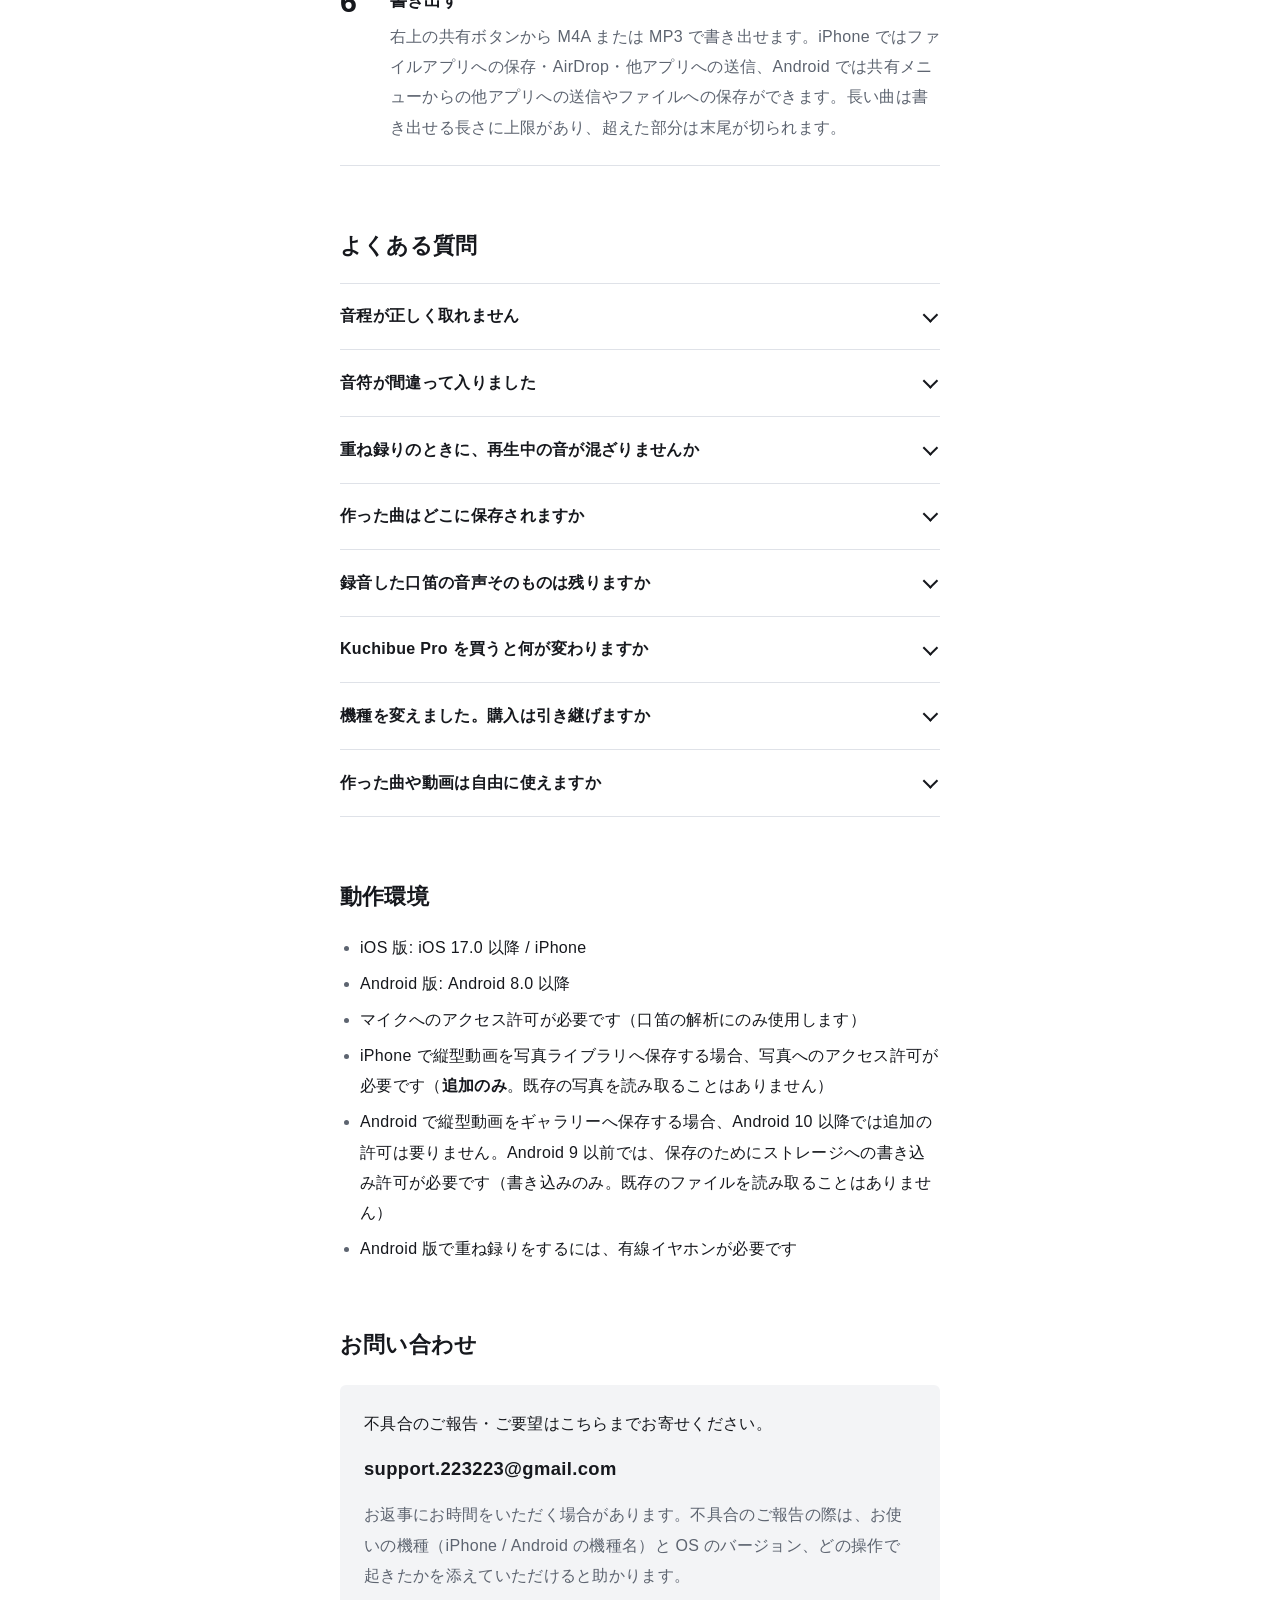
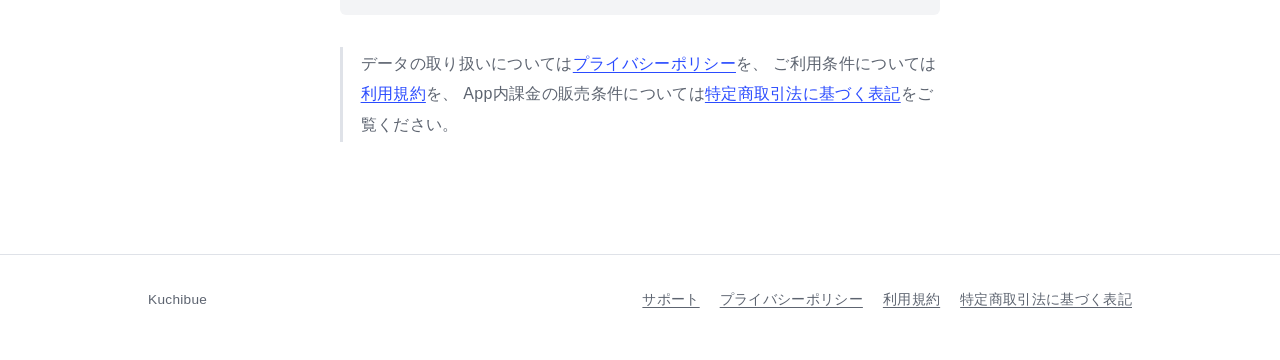
==== commit 15820284: "サイト全体のデザインを白黒基調＋青1色に刷新した 上部バーのナビ、トップの口笛の波線、使い方の番号付き手順、FAQ の開閉式、 縦線による要点表示、スマホで項目名を積む表に変更。文面は変更なし。  C" ====
--- a/index.html
+++ b/index.html
@@ -5,93 +5,128 @@
 <meta name="viewport" content="width=device-width, initial-scale=1">
 <title>Kuchibue — サポート</title>
 <meta name="description" content="口笛で作曲する iOS / Android アプリ Kuchibue のサポートページ。使い方・よくある質問・お問い合わせ。">
-<link rel="stylesheet" href="style.css?v=2">
+<link rel="stylesheet" href="style.css?v=4">
 </head>
 <body>
 
-<header>
-  <img class="logo" src="icon.png" width="96" height="96" alt="Kuchibue のアイコン">
-  <h1>Kuchibue</h1>
-  <p>口笛から曲をつくる iOS / Android アプリ</p>
+<header class="bar">
+  <div class="bar-inner">
+    <a class="brand" href="index.html"><img src="icon.png" width="32" height="32" alt="">Kuchibue</a>
+    <nav aria-label="サイト内">
+      <a href="index.html" aria-current="page">サポート</a>
+      <a href="privacy.html">プライバシーポリシー</a>
+      <a href="terms.html">利用規約</a>
+      <a href="tokushoho.html">特定商取引法に基づく表記</a>
+    </nav>
+  </div>
 </header>
-
-<nav>
-  <a href="index.html" class="current">サポート</a>
-  <a href="privacy.html">プライバシーポリシー</a>
-  <a href="terms.html">利用規約</a>
-  <a href="tokushoho.html">特定商取引法に基づく表記</a>
-</nav>
 
 <main>
 
-<p class="lead">
+<section class="hero">
+  <h1>口笛を吹くと、<br>曲になる。</h1>
+  <svg class="whistle" viewBox="0 0 600 70" aria-hidden="true" focusable="false">
+    <path class="wave" pathLength="1" d="M4 38 C 40 6, 70 6, 100 38 S 160 70, 190 38 S 250 6, 280 38 S 340 70, 370 38 S 430 6, 460 38 S 510 60, 530 38"/>
+    <ellipse class="note-head" cx="556" cy="50" rx="11" ry="8" transform="rotate(-20 556 50)"/>
+    <path class="note-stem" d="M565 47 V10 C 575 14, 588 22, 586 38"/>
+  </svg>
+  <p class="lead">
   口笛を吹くだけで音程を解析して楽譜にし、ピアノやフルートなど好きな楽器で鳴らせます。
   副旋律を重ね録りして多重奏にしたり、音源ファイルや SNS 用の縦型動画として書き出すこともできます。
   解析も再生も書き出しも動画の生成も、すべて端末の中だけで完結します。
-</p>
+  </p>
+  <ul class="jump">
+    <li><a href="#howto">使い方</a></li>
+    <li><a href="#faq">よくある質問</a></li>
+    <li><a href="#contact">お問い合わせ</a></li>
+  </ul>
+</section>
 
-<h2>使い方</h2>
+<h2 id="howto">使い方</h2>
 
-<div class="card">
-  <h3>1. 録音する</h3>
-  <p>「口笛を録音する」を押して、吹きたい旋律を口笛で吹きます。吹いている音の音名がその場で表示されます。</p>
+<ol class="steps">
+  <li>
+    <h3>録音する</h3>
+    <p>「口笛を録音する」を押して、吹きたい旋律を口笛で吹きます。吹いている音の音名がその場で表示されます。</p>
+  </li>
+  <li>
+    <h3>楽譜にする</h3>
+    <p>録音を止めて「楽譜にする」を押すと、音程とリズムを解析してピアノロール（横が時間、縦が音の高さ）に変換します。テンポは演奏から自動で推定します。</p>
+  </li>
+  <li>
+    <h3>楽器を選んで聴く</h3>
+    <p>トラックをタップすると、楽器・音量・オクターブを変えられます。General MIDI の128音色から選べます。</p>
+  </li>
+  <li>
+    <h3>重ねて厚みを出す</h3>
+    <p>「口笛を重ねて録音」を押すと、いま作った旋律を再生しながら次の旋律を吹けます。輪唱やハモリが作れます。</p>
+  </li>
+  <li>
+    <h3>SNS 用の縦型動画を作る</h3>
+    <p>共有メニューから「動画を作る」を選ぶと、口笛が楽器の音に変わる瞬間を切り出した縦型動画を作れます。曲のどこから始めるかを選ぶだけです。iPhone では写真ライブラリへ、Android では端末のギャラリー（ムービー）へ保存することもできます。作った動画に合わせたキャプションとハッシュタグも用意します。</p>
+  </li>
+  <li>
+    <h3>書き出す</h3>
+    <p>右上の共有ボタンから M4A または MP3 で書き出せます。iPhone ではファイルアプリへの保存・AirDrop・他アプリへの送信、Android では共有メニューからの他アプリへの送信やファイルへの保存ができます。長い曲は書き出せる長さに上限があり、超えた部分は末尾が切られます。</p>
+  </li>
+</ol>
 
-  <h3>2. 楽譜にする</h3>
-  <p>録音を止めて「楽譜にする」を押すと、音程とリズムを解析してピアノロール（横が時間、縦が音の高さ）に変換します。テンポは演奏から自動で推定します。</p>
+<h2 id="faq">よくある質問</h2>
 
-  <h3>3. 楽器を選んで聴く</h3>
-  <p>トラックをタップすると、楽器・音量・オクターブを変えられます。General MIDI の128音色から選べます。</p>
-
-  <h3>4. 重ねて厚みを出す</h3>
-  <p>「口笛を重ねて録音」を押すと、いま作った旋律を再生しながら次の旋律を吹けます。輪唱やハモリが作れます。</p>
-
-  <h3>5. SNS 用の縦型動画を作る</h3>
-  <p>共有メニューから「動画を作る」を選ぶと、口笛が楽器の音に変わる瞬間を切り出した縦型動画を作れます。曲のどこから始めるかを選ぶだけです。iPhone では写真ライブラリへ、Android では端末のギャラリー（ムービー）へ保存することもできます。作った動画に合わせたキャプションとハッシュタグも用意します。</p>
-
-  <h3>6. 書き出す</h3>
-  <p>右上の共有ボタンから M4A または MP3 で書き出せます。iPhone ではファイルアプリへの保存・AirDrop・他アプリへの送信、Android では共有メニューからの他アプリへの送信やファイルへの保存ができます。長い曲は書き出せる長さに上限があり、超えた部分は末尾が切られます。</p>
-</div>
-
-<h2>よくある質問</h2>
-
-<h3>音程が正しく取れません</h3>
-<ul>
+<details>
+<summary>音程が正しく取れません</summary>
+<div class="answer"><ul>
   <li>マイクに近づきすぎず、20〜30cm ほど離して吹いてください。</li>
   <li>音を短く切りすぎると音符として認識されないことがあります。ひと息でしっかり伸ばすと安定します。</li>
   <li>周囲の騒音が大きい場所では精度が落ちます。静かな場所をお試しください。</li>
-</ul>
+</ul></div>
+</details>
 
-<h3>音符が間違って入りました</h3>
-<p>ピアノロール上の音符をタップすると選択され、画面下のバーで音程・長さ・位置の変更と削除ができます。空いている場所をダブルタップすると音符を追加できます。</p>
+<details>
+<summary>音符が間違って入りました</summary>
+<div class="answer"><p>ピアノロール上の音符をタップすると選択され、画面下のバーで音程・長さ・位置の変更と削除ができます。空いている場所をダブルタップすると音符を追加できます。</p></div>
+</details>
 
-<h3>重ね録りのときに、再生中の音が混ざりませんか</h3>
-<p>マイク入力にエコーキャンセルをかけているため、スピーカーから鳴っている音は基本的に混ざりません。より確実にするにはイヤホンのご利用をおすすめします。</p>
-<p><strong>Android 版では、重ね録りに有線イヤホンが必要です。</strong>有線イヤホンを接続していないと、重ね録りは開始できません。</p>
+<details>
+<summary>重ね録りのときに、再生中の音が混ざりませんか</summary>
+<div class="answer"><p>マイク入力にエコーキャンセルをかけているため、スピーカーから鳴っている音は基本的に混ざりません。より確実にするにはイヤホンのご利用をおすすめします。</p>
+<p><strong>Android 版では、重ね録りに有線イヤホンが必要です。</strong>有線イヤホンを接続していないと、重ね録りは開始できません。</p></div>
+</details>
 
-<h3>作った曲はどこに保存されますか</h3>
-<p>端末内のアプリ領域に保存され、アプリを終了しても残ります。開発者のサーバーには一切送信されません。アプリを削除すると作品も削除されますのでご注意ください。大切な曲は書き出して保存してください。</p>
-<p>Android 版では、作った曲のデータが端末のバックアップ（Google アカウントのバックアップ）に含まれます。機種変更のときに曲を引き継ぐためのもので、開発者がその内容を受け取ることはありません。録音した口笛の音声は、クラウドのバックアップには含まれません（端末間の直接転送にのみ含まれます）。</p>
+<details>
+<summary>作った曲はどこに保存されますか</summary>
+<div class="answer"><p>端末内のアプリ領域に保存され、アプリを終了しても残ります。開発者のサーバーには一切送信されません。アプリを削除すると作品も削除されますのでご注意ください。大切な曲は書き出して保存してください。</p>
+<p>Android 版では、作った曲のデータが端末のバックアップ（Google アカウントのバックアップ）に含まれます。機種変更のときに曲を引き継ぐためのもので、開発者がその内容を受け取ることはありません。録音した口笛の音声は、クラウドのバックアップには含まれません（端末間の直接転送にのみ含まれます）。</p></div>
+</details>
 
-<h3>録音した口笛の音声そのものは残りますか</h3>
-<p>「楽譜にする」を押して作品として保存したときに、録音した口笛の音声も端末内に一緒に保存されます。縦型動画で「口笛が楽器に変わる」部分に使うためでもあります。作品を削除すると、その音声も削除されます。保存された音声が外部に送信されることはありません。</p>
+<details>
+<summary>録音した口笛の音声そのものは残りますか</summary>
+<div class="answer"><p>「楽譜にする」を押して作品として保存したときに、録音した口笛の音声も端末内に一緒に保存されます。縦型動画で「口笛が楽器に変わる」部分に使うためでもあります。作品を削除すると、その音声も削除されます。保存された音声が外部に送信されることはありません。</p></div>
+</details>
 
-<h3>Kuchibue Pro を買うと何が変わりますか</h3>
-<p>買い切り 300 円（税込）で、次の3つが解放されます。継続的な課金はありません。</p>
+<details>
+<summary>Kuchibue Pro を買うと何が変わりますか</summary>
+<div class="answer"><p>買い切り 300 円（税込）で、次の3つが解放されます。継続的な課金はありません。</p>
 <ul>
   <li>General MIDI の 128 音色すべて（無料ではピアノ・ギター・バイオリン・フルート・オルゴールの 5 音色）</li>
   <li>長さの制限のない書き出し（無料では上限を超えた部分の末尾が切られます）</li>
   <li>縦型動画に表示されるアプリ名とアプリアイコンの除去</li>
 </ul>
-<p><strong>縦型動画を作る機能そのものは、購入しなくても無料でお使いいただけます。</strong>購入で消えるのは動画の隅の表示だけで、機能に制限はかかりません。</p>
+<p><strong>縦型動画を作る機能そのものは、購入しなくても無料でお使いいただけます。</strong>購入で消えるのは動画の隅の表示だけで、機能に制限はかかりません。</p></div>
+</details>
 
-<h3>機種を変えました。購入は引き継げますか</h3>
-<p>購入したときと同じ Apple ID（iPhone の場合）または同じ Google アカウント（Android の場合）であれば、アプリ内の購入画面にある「購入を復元」で無償で復元できます。再インストールしたときも同じです。なお、iPhone で購入した内容を Android で、またはその逆で引き継ぐことはできません。</p>
+<details>
+<summary>機種を変えました。購入は引き継げますか</summary>
+<div class="answer"><p>購入したときと同じ Apple ID（iPhone の場合）または同じ Google アカウント（Android の場合）であれば、アプリ内の購入画面にある「購入を復元」で無償で復元できます。再インストールしたときも同じです。なお、iPhone で購入した内容を Android で、またはその逆で引き継ぐことはできません。</p></div>
+</details>
 
-<h3>作った曲や動画は自由に使えますか</h3>
-<p>ご自身が作った曲の権利はあなたのものです。SNS への投稿・配信・販売のいずれも自由で、Kuchibue の利用を理由とする使用料などは発生しません。</p>
-<p>ただし<strong>既存の楽曲の旋律を口笛で吹いた場合、その曲の著作権は第三者にあります。</strong>公開・配布にあたっての権利の確認はご自身でお願いします。詳しくは<a href="terms.html">利用規約</a>第4条をご覧ください。</p>
+<details>
+<summary>作った曲や動画は自由に使えますか</summary>
+<div class="answer"><p>ご自身が作った曲の権利はあなたのものです。SNS への投稿・配信・販売のいずれも自由で、Kuchibue の利用を理由とする使用料などは発生しません。</p>
+<p>ただし<strong>既存の楽曲の旋律を口笛で吹いた場合、その曲の著作権は第三者にあります。</strong>公開・配布にあたっての権利の確認はご自身でお願いします。詳しくは<a href="terms.html">利用規約</a>第4条をご覧ください。</p></div>
+</details>
 
-<h2>動作環境</h2>
+<h2 id="env">動作環境</h2>
 <ul>
   <li>iOS 版: iOS 17.0 以降 / iPhone</li>
   <li>Android 版: Android 8.0 以降</li>
@@ -101,10 +136,10 @@
   <li>Android 版で重ね録りをするには、有線イヤホンが必要です</li>
 </ul>
 
-<h2>お問い合わせ</h2>
-<div class="card">
+<h2 id="contact">お問い合わせ</h2>
+<div class="contact">
   <p>不具合のご報告・ご要望はこちらまでお寄せください。</p>
-  <p><strong>support.223223@gmail.com</strong></p>
+  <p class="mail">support.223223@gmail.com</p>
   <p class="lead">お返事にお時間をいただく場合があります。不具合のご報告の際は、お使いの機種（iPhone / Android の機種名）と OS のバージョン、どの操作で起きたかを添えていただけると助かります。</p>
 </div>
 
@@ -117,7 +152,15 @@
 </main>
 
 <footer>
-  <p>Kuchibue</p>
+  <div class="foot-inner">
+    <span>Kuchibue</span>
+    <nav aria-label="フッター">
+      <a href="index.html" aria-current="page">サポート</a>
+      <a href="privacy.html">プライバシーポリシー</a>
+      <a href="terms.html">利用規約</a>
+      <a href="tokushoho.html">特定商取引法に基づく表記</a>
+    </nav>
+  </div>
 </footer>
 
 </body>
--- a/style.css
+++ b/style.css
@@ -1,135 +1,321 @@
-/* Kuchibue 公式サイト（サポート／プライバシーポリシー）
-   外部リソースに依存しない。配色はアプリのアイコンに合わせる。 */
+/* Kuchibue 公式サイト（サポート／プライバシーポリシー／利用規約／特商法表記）
+   外部リソースに依存しない。アイコンが白黒なので、紙と墨を基調にし、
+   アクセントは青1色だけ。見せ場はトップの口笛の波線のみ。 */
 
 :root {
-  --mint: #74e6c7;
-  --blue: #388ceb;
-  --ink: #1d2433;
-  --muted: #5b6472;
-  --line: #e3e8ef;
-  --bg: #ffffff;
-  --card: #f7f9fc;
+  --paper: #ffffff;
+  --wash: #f3f4f6;
+  --ink: #16181d;
+  --muted: #5d6470;
+  --line: #dfe2e8;
+  --accent: #2a4bff;
+  --accent-ink: #ffffff;
+  --measure: 40rem;
 }
 
 @media (prefers-color-scheme: dark) {
   :root {
-    --ink: #eef2f8;
-    --muted: #a3adbb;
-    --line: #2a3242;
-    --bg: #151a23;
-    --card: #1d2431;
+    --paper: #101216;
+    --wash: #1a1d23;
+    --ink: #eceef2;
+    --muted: #9aa2af;
+    --line: #2b303a;
+    --accent: #8fa2ff;
+    --accent-ink: #101216;
   }
 }
 
 * { box-sizing: border-box; }
+
+html { scroll-behavior: smooth; scroll-padding-top: 5rem; }
 
 body {
   margin: 0;
-  background: var(--bg);
+  background: var(--paper);
   color: var(--ink);
-  font-family: -apple-system, BlinkMacSystemFont, "Hiragino Sans", "Noto Sans JP", sans-serif;
-  line-height: 1.8;
+  font-family: -apple-system, BlinkMacSystemFont, "Hiragino Sans", "Hiragino Kaku Gothic ProN",
+    "Noto Sans JP", "Yu Gothic", sans-serif;
+  font-size: 1rem;
+  line-height: 1.9;
+  letter-spacing: 0.02em;
   -webkit-text-size-adjust: 100%;
 }
 
-header {
-  background: var(--bg);
+a { color: var(--accent); text-underline-offset: 0.2em; text-decoration-thickness: 1px; }
+a:hover { text-decoration-thickness: 2px; }
+
+:focus-visible {
+  outline: 2px solid var(--accent);
+  outline-offset: 3px;
+  border-radius: 2px;
+}
+
+/* ---------- 上部バー（全ページ共通） ---------- */
+
+.bar {
+  position: sticky;
+  top: 0;
+  z-index: 10;
+  background: var(--paper);
+  border-bottom: 1px solid var(--line);
+}
+
+.bar-inner {
+  max-width: 64rem;
+  margin: 0 auto;
+  padding: 0.6rem 1.25rem;
+  display: flex;
+  align-items: center;
+  gap: 1.5rem;
+}
+
+.brand {
+  display: flex;
+  align-items: center;
+  gap: 0.6rem;
   color: var(--ink);
-  padding: 3rem 1.25rem 2.5rem;
-  text-align: center;
-}
-
-/* アプリアイコンをそのまま出す。アイコンは白地に黒なので、タイル側の白は
-   ダークモードでも固定にする（var(--bg) にすると顔が読めなくなる）。 */
-header .logo {
-  display: block;
-  width: 96px;
-  height: 96px;
-  margin: 0 auto;
+  text-decoration: none;
+  font-weight: 700;
+  font-size: 1.05rem;
+  letter-spacing: 0.04em;
+  flex: none;
+}
+
+/* アイコンは白地に黒。ダークモードでもタイルの白は固定にする。 */
+.brand img {
+  width: 32px;
+  height: 32px;
   background: #fff;
   border: 1px solid var(--line);
-  /* iOS のホーム画面と同じ角丸比率（辺の約 22.5%）。影が無いと白背景の
-     ライトモードで白タイルが背景に溶けて「アイコン感」が消える。 */
-  border-radius: 22px;
-  box-shadow: 0 6px 18px rgba(29, 36, 51, 0.16);
-}
-
-header h1 { margin: 0.75rem 0 0.25rem; font-size: 1.6rem; }
-header p { margin: 0; color: var(--muted); font-size: 0.95rem; }
+  border-radius: 7px;
+}
+
+.bar nav {
+  display: flex;
+  gap: 1.25rem;
+  margin-left: auto;
+  overflow-x: auto;
+  scrollbar-width: none;
+}
+.bar nav::-webkit-scrollbar { display: none; }
+
+.bar nav a {
+  color: var(--muted);
+  text-decoration: none;
+  font-size: 0.85rem;
+  white-space: nowrap;
+  padding: 0.4rem 0;
+  border-bottom: 2px solid transparent;
+}
+.bar nav a:hover { color: var(--ink); }
+.bar nav a[aria-current="page"] { color: var(--ink); font-weight: 700; border-bottom-color: var(--ink); }
+
+/* 画面が狭いときは、ブランドを上段・ナビを下段に分ける */
+@media (max-width: 640px) {
+  .bar { position: static; }
+  main { padding-top: 2.25rem; }
+  .bar-inner { flex-wrap: wrap; gap: 0.1rem 1rem; padding-bottom: 0; }
+  .bar nav { margin-left: 0; width: 100%; gap: 1.1rem; }
+}
+
+/* ---------- 本文の枠 ---------- */
 
 main {
-  max-width: 720px;
+  max-width: var(--measure);
   margin: 0 auto;
-  padding: 2rem 1.25rem 4rem;
-}
+  padding: 3.5rem 1.25rem 5rem;
+}
+
+.page-title {
+  margin: 0 0 0.5rem;
+  font-size: clamp(1.7rem, 5.5vw, 2.3rem);
+  line-height: 1.35;
+  font-weight: 800;
+  letter-spacing: 0.01em;
+}
+
+.lead { color: var(--muted); margin: 0 0 1.5rem; }
+.page-title + .lead { margin-top: 0.75rem; }
 
 h2 {
-  font-size: 1.2rem;
-  margin: 2.5rem 0 0.75rem;
-  padding-bottom: 0.4rem;
-  border-bottom: 2px solid var(--line);
-}
-
-h3 { font-size: 1rem; margin: 1.75rem 0 0.4rem; }
-
-p, li { color: var(--ink); }
-ul { padding-left: 1.25rem; }
+  margin: 4rem 0 1.25rem;
+  font-size: 1.35rem;
+  line-height: 1.5;
+  font-weight: 800;
+  letter-spacing: 0.01em;
+}
+
+h3 { margin: 2rem 0 0.4rem; font-size: 1rem; font-weight: 700; }
+
+p { margin: 0.8rem 0; }
+ul, ol { padding-left: 1.25rem; }
 li { margin: 0.35rem 0; }
-
-.lead { color: var(--muted); }
-
-.card {
-  background: var(--card);
-  border: 1px solid var(--line);
-  border-radius: 12px;
-  padding: 1rem 1.25rem;
-  margin: 1rem 0;
-}
-
-.card h3 { margin-top: 0.5rem; }
-
-.note {
-  border-left: 4px solid var(--blue);
-  padding-left: 1rem;
-  color: var(--muted);
-}
-
-a { color: var(--blue); }
-
-nav {
-  display: flex;
-  gap: 1rem;
-  justify-content: center;
+li::marker { color: var(--muted); }
+strong { font-weight: 700; }
+
+/* 要点・補足。囲みではなく左の縦線で示す。 */
+.note, .summary {
+  margin: 2rem 0;
+  padding: 0.1rem 0 0.1rem 1.1rem;
+  border-left: 3px solid var(--ink);
+}
+.note { color: var(--muted); border-left-color: var(--line); }
+.summary h3 { margin-top: 0.5rem; }
+
+/* ---------- トップ：ヒーロー ---------- */
+
+.hero { padding: 1rem 0 1.5rem; }
+
+.hero h1 {
+  margin: 0;
+  font-size: clamp(2.1rem, 8.5vw, 3.4rem);
+  line-height: 1.3;
+  font-weight: 800;
+  letter-spacing: 0.01em;
+}
+
+/* 口笛の波線。一度だけ描かれて、最後に音符が現れる。 */
+.whistle { display: block; width: 100%; height: auto; margin: 1.25rem 0 1.75rem; overflow: visible; }
+.whistle path { fill: none; stroke: var(--ink); stroke-width: 3; stroke-linecap: round; }
+.whistle .wave {
+  stroke-dasharray: 1;
+  stroke-dashoffset: 1;
+  animation: draw 2.4s cubic-bezier(0.4, 0, 0.2, 1) 0.2s forwards;
+}
+.whistle .note-head { fill: var(--accent); stroke: none; opacity: 0; animation: appear 0.5s ease-out 2.4s forwards; }
+.whistle .note-stem { stroke: var(--accent); opacity: 0; animation: appear 0.5s ease-out 2.4s forwards; }
+
+@keyframes draw { to { stroke-dashoffset: 0; } }
+@keyframes appear { to { opacity: 1; } }
+
+@media (prefers-reduced-motion: reduce) {
+  .whistle .wave { animation: none; stroke-dashoffset: 0; }
+  .whistle .note-head, .whistle .note-stem { animation: none; opacity: 1; }
+  html { scroll-behavior: auto; }
+}
+
+.hero .lead { color: var(--ink); max-width: 36rem; }
+
+.jump {
+  display: flex;
   flex-wrap: wrap;
-  padding: 1rem;
-  border-bottom: 1px solid var(--line);
-}
-
-nav a {
+  gap: 0.6rem;
+  margin: 1.5rem 0 0;
+  padding: 0;
+  list-style: none;
+}
+.jump li { margin: 0; }
+.jump a {
+  display: inline-block;
+  padding: 0.5rem 1.1rem;
+  border: 1px solid var(--ink);
+  border-radius: 999px;
+  color: var(--ink);
   text-decoration: none;
-  font-size: 0.95rem;
-  padding: 0.35rem 0.9rem;
-  border-radius: 999px;
-  border: 1px solid var(--line);
-  color: var(--ink);
-}
-
-nav a.current { background: var(--blue); color: #fff; border-color: transparent; }
-
-footer {
+  font-size: 0.9rem;
+  font-weight: 700;
+}
+.jump a:hover { background: var(--ink); color: var(--paper); }
+
+/* ---------- 使い方：本当に順番のある手順なので番号を付ける ---------- */
+
+.steps { list-style: none; padding: 0; margin: 0; counter-reset: step; }
+.steps li {
+  counter-increment: step;
+  display: grid;
+  grid-template-columns: 2.6rem 1fr;
+  column-gap: 0.5rem;
+  margin: 0;
+  padding: 1.4rem 0;
   border-top: 1px solid var(--line);
+}
+.steps li:last-child { border-bottom: 1px solid var(--line); }
+.steps li::before {
+  content: counter(step);
+  grid-row: 1 / span 2;
+  font-size: 1.9rem;
+  line-height: 1.1;
+  font-weight: 800;
+  font-variant-numeric: tabular-nums;
+}
+.steps h3 { margin: 0 0 0.3rem; font-size: 1.05rem; }
+.steps p { margin: 0; color: var(--muted); }
+
+/* ---------- よくある質問：開閉式 ---------- */
+
+details { border-top: 1px solid var(--line); }
+details:last-of-type { border-bottom: 1px solid var(--line); }
+
+summary {
+  list-style: none;
+  cursor: pointer;
+  padding: 1.1rem 2rem 1.1rem 0;
+  font-weight: 700;
+  position: relative;
+}
+summary::-webkit-details-marker { display: none; }
+summary::after {
+  content: "";
+  position: absolute;
+  right: 0.25rem;
+  top: 50%;
+  width: 0.55rem;
+  height: 0.55rem;
+  border-right: 2px solid var(--ink);
+  border-bottom: 2px solid var(--ink);
+  transform: translateY(-70%) rotate(45deg);
+  transition: transform 0.2s;
+}
+details[open] > summary::after { transform: translateY(-30%) rotate(-135deg); }
+summary:hover { color: var(--accent); }
+summary:hover::after { border-color: var(--accent); }
+
+.answer { padding: 0 0 1.25rem; }
+.answer > :first-child { margin-top: 0; }
+
+/* ---------- お問い合わせ ---------- */
+
+.contact {
+  margin: 1.5rem 0;
+  padding: 1.5rem;
+  background: var(--wash);
+  border-radius: 6px;
+}
+.contact p:first-child { margin-top: 0; }
+.contact p:last-child { margin-bottom: 0; }
+.mail { font-size: 1.15rem; font-weight: 800; letter-spacing: 0.02em; word-break: break-all; }
+
+/* ---------- 表 ---------- */
+
+table { width: 100%; border-collapse: collapse; margin: 1.25rem 0; font-size: 0.95rem; }
+th, td { padding: 0.8rem 0.75rem 0.8rem 0; text-align: left; vertical-align: top; border-bottom: 1px solid var(--line); }
+tr:first-child th, tr:first-child td { border-top: 1px solid var(--line); }
+th { color: var(--muted); font-weight: 700; white-space: nowrap; }
+td { overflow-wrap: anywhere; }
+
+/* 2列の項目表（特商法）は、狭い画面で項目名を上に積む */
+@media (max-width: 560px) {
+  table.kv, table.kv tbody, table.kv tr, table.kv th, table.kv td { display: block; width: 100%; }
+  table.kv th { padding: 0.9rem 0 0; border-bottom: 0; font-size: 0.8rem; }
+  table.kv td { padding: 0.1rem 0 0.9rem; }
+  table.kv tr:first-child th { border-top: 1px solid var(--line); }
+  table.kv tr:first-child td { border-top: 0; }
+}
+
+/* ---------- フッター ---------- */
+
+footer { border-top: 1px solid var(--line); }
+.foot-inner {
+  max-width: 64rem;
+  margin: 0 auto;
   padding: 2rem 1.25rem 3rem;
-  text-align: center;
+  display: flex;
+  flex-wrap: wrap;
+  gap: 0.75rem 1.5rem;
+  justify-content: space-between;
   color: var(--muted);
   font-size: 0.85rem;
 }
-
-table { border-collapse: collapse; width: 100%; margin: 1rem 0; font-size: 0.95rem; }
-th, td { border: 1px solid var(--line); padding: 0.6rem 0.75rem; text-align: left; vertical-align: top; }
-th { background: var(--card); white-space: nowrap; }
-
-@media (max-width: 480px) {
-  header { padding: 2.25rem 1rem 2rem; }
-  header .logo { width: 80px; height: 80px; border-radius: 18px; }
-  table, th, td { font-size: 0.9rem; }
-}
+.foot-inner nav { display: flex; flex-wrap: wrap; gap: 0.5rem 1.25rem; }
+.foot-inner a { color: var(--muted); }
+.foot-inner a:hover { color: var(--ink); }
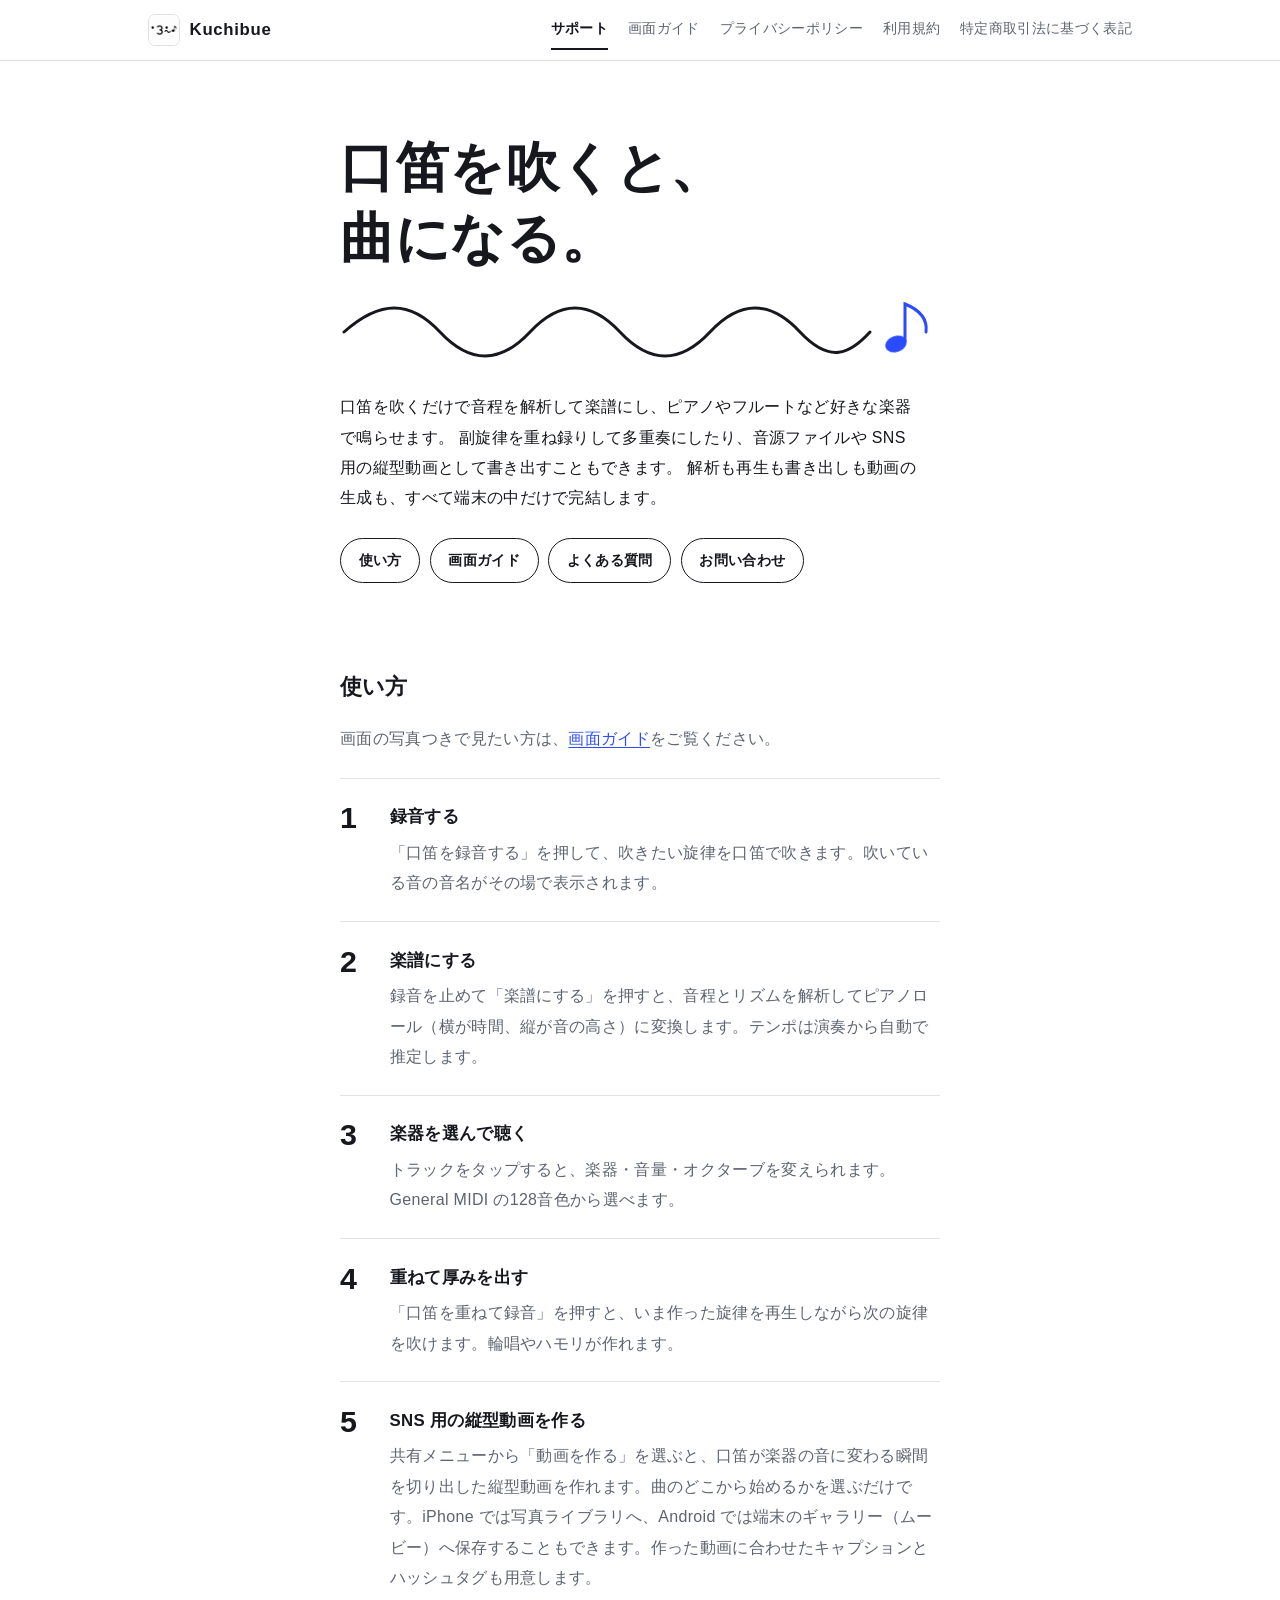
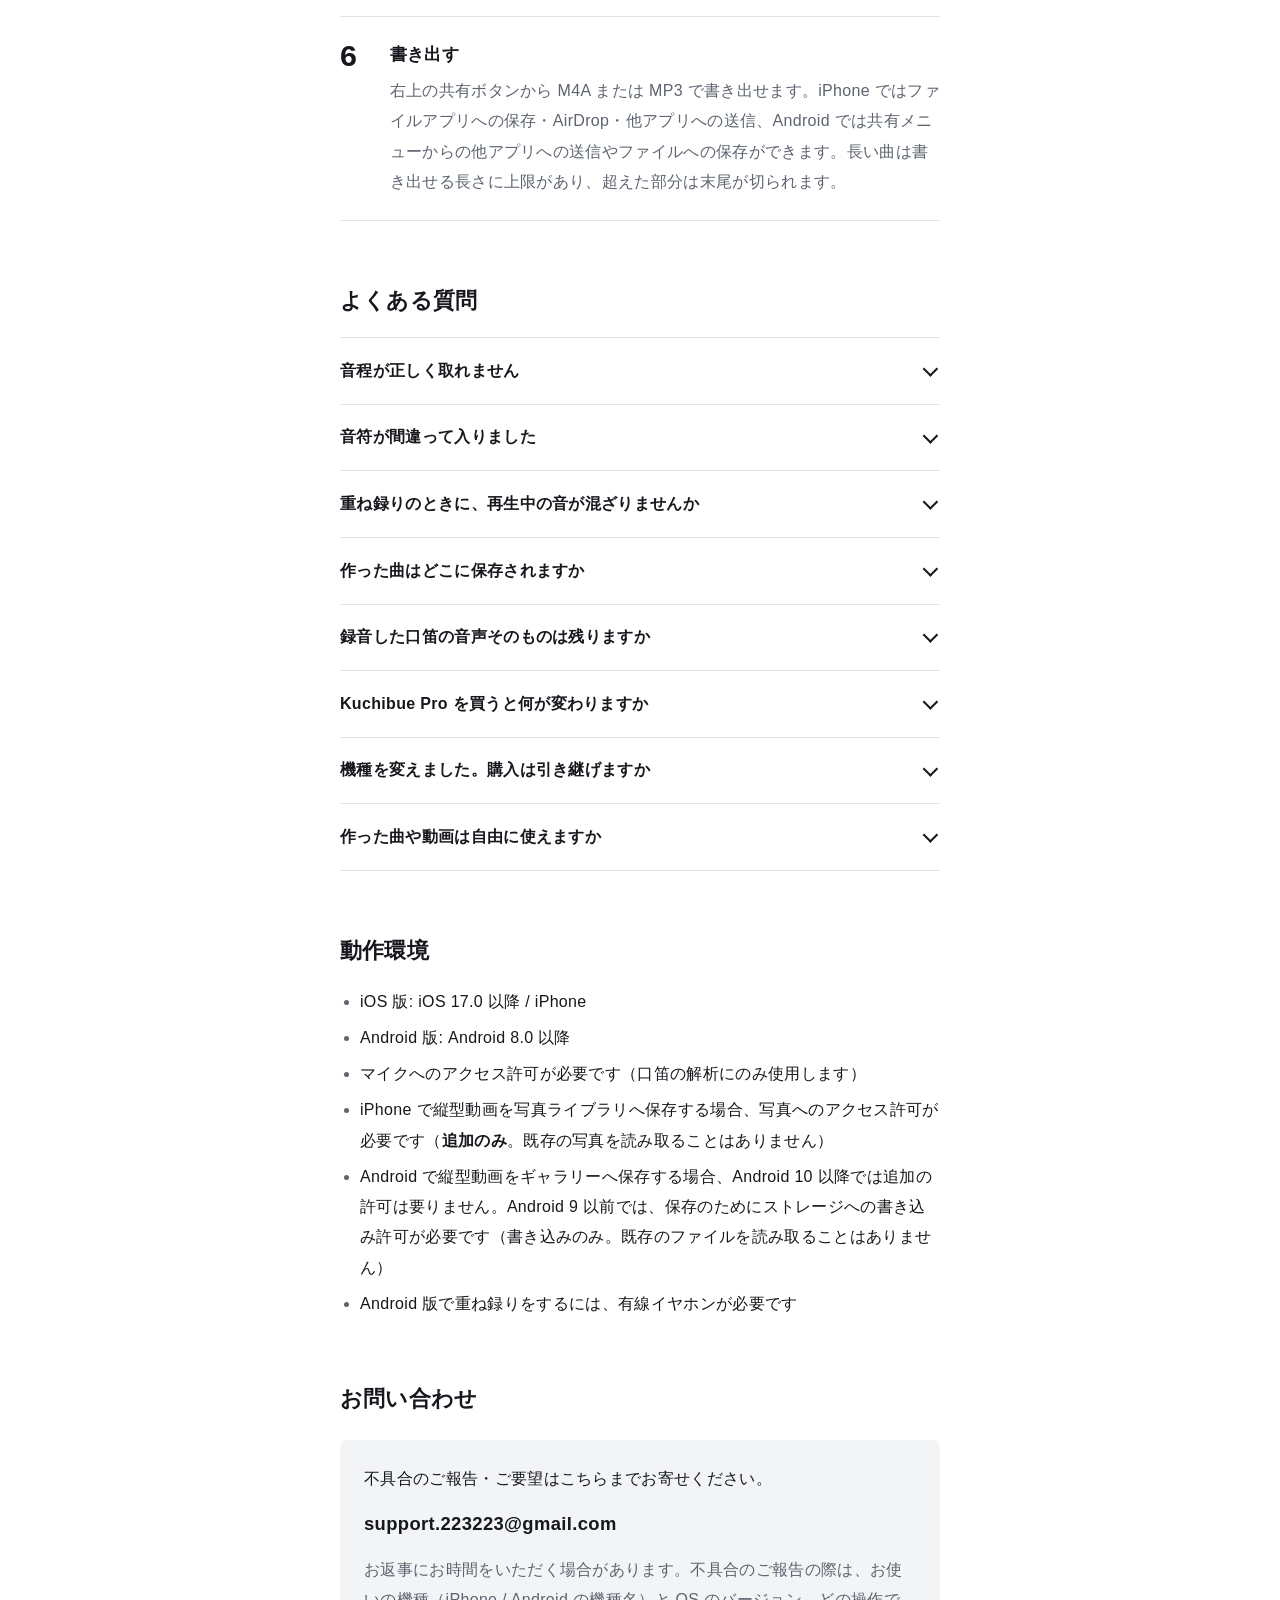
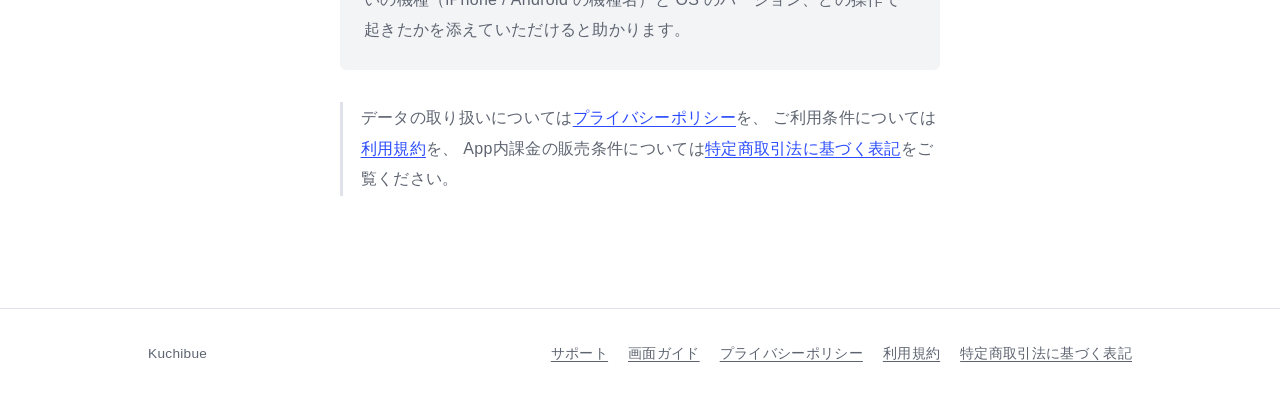
==== commit 21775e5e: "画面ガイドのページを追加し、iPhone と Android の画面写真を載せた 作品一覧・楽譜・楽器選択・縦型動画・書き出しの5画面を並べて説明。 写真は開発中バージョンのシミュレータ／エミュレータ" ====
--- a/index.html
+++ b/index.html
@@ -5,7 +5,7 @@
 <meta name="viewport" content="width=device-width, initial-scale=1">
 <title>Kuchibue — サポート</title>
 <meta name="description" content="口笛で作曲する iOS / Android アプリ Kuchibue のサポートページ。使い方・よくある質問・お問い合わせ。">
-<link rel="stylesheet" href="style.css?v=4">
+<link rel="stylesheet" href="style.css?v=5">
 </head>
 <body>
 
@@ -14,6 +14,7 @@
     <a class="brand" href="index.html"><img src="icon.png" width="32" height="32" alt="">Kuchibue</a>
     <nav aria-label="サイト内">
       <a href="index.html" aria-current="page">サポート</a>
+      <a href="howto.html">画面ガイド</a>
       <a href="privacy.html">プライバシーポリシー</a>
       <a href="terms.html">利用規約</a>
       <a href="tokushoho.html">特定商取引法に基づく表記</a>
@@ -37,12 +38,15 @@
   </p>
   <ul class="jump">
     <li><a href="#howto">使い方</a></li>
+    <li><a href="howto.html">画面ガイド</a></li>
     <li><a href="#faq">よくある質問</a></li>
     <li><a href="#contact">お問い合わせ</a></li>
   </ul>
 </section>
 
 <h2 id="howto">使い方</h2>
+
+<p class="lead">画面の写真つきで見たい方は、<a href="howto.html">画面ガイド</a>をご覧ください。</p>
 
 <ol class="steps">
   <li>
@@ -156,6 +160,7 @@
     <span>Kuchibue</span>
     <nav aria-label="フッター">
       <a href="index.html" aria-current="page">サポート</a>
+      <a href="howto.html">画面ガイド</a>
       <a href="privacy.html">プライバシーポリシー</a>
       <a href="terms.html">利用規約</a>
       <a href="tokushoho.html">特定商取引法に基づく表記</a>
--- a/style.css
+++ b/style.css
@@ -319,3 +319,48 @@
 .foot-inner nav { display: flex; flex-wrap: wrap; gap: 0.5rem 1.25rem; }
 .foot-inner a { color: var(--muted); }
 .foot-inner a:hover { color: var(--ink); }
+
+/* ---------- 画面ガイド ---------- */
+
+main.wide { max-width: 56rem; }
+
+.caveat {
+  margin: 1.5rem 0 0;
+  padding: 0.9rem 1.1rem;
+  background: var(--wash);
+  border-radius: 6px;
+  color: var(--muted);
+  font-size: 0.88rem;
+  line-height: 1.8;
+}
+
+.guide {
+  display: grid;
+  grid-template-columns: minmax(0, 1fr) minmax(0, 1.25fr);
+  gap: 2rem 3rem;
+  align-items: center;
+  padding: 3.5rem 0;
+  border-top: 1px solid var(--line);
+}
+.guide:first-of-type { margin-top: 2.5rem; }
+.guide h2 { margin-top: 0; }
+.guide-text p { color: var(--muted); }
+
+.shots { display: flex; gap: 1rem; justify-content: center; align-items: flex-start; }
+.shot { margin: 0; flex: 1 1 0; max-width: 15rem; min-width: 0; }
+.shots.solo .shot { max-width: 15rem; }
+.shot img {
+  display: block;
+  width: 100%;
+  height: auto;
+  border: 1px solid var(--line);
+  border-radius: 1.4rem;
+  background: #fff;
+}
+.shot figcaption { margin-top: 0.5rem; text-align: center; font-size: 0.8rem; color: var(--muted); }
+
+@media (max-width: 720px) {
+  .guide { grid-template-columns: minmax(0, 1fr); padding: 2.5rem 0; }
+  .shots { gap: 0.75rem; }
+  .shot img { border-radius: 1rem; }
+}
